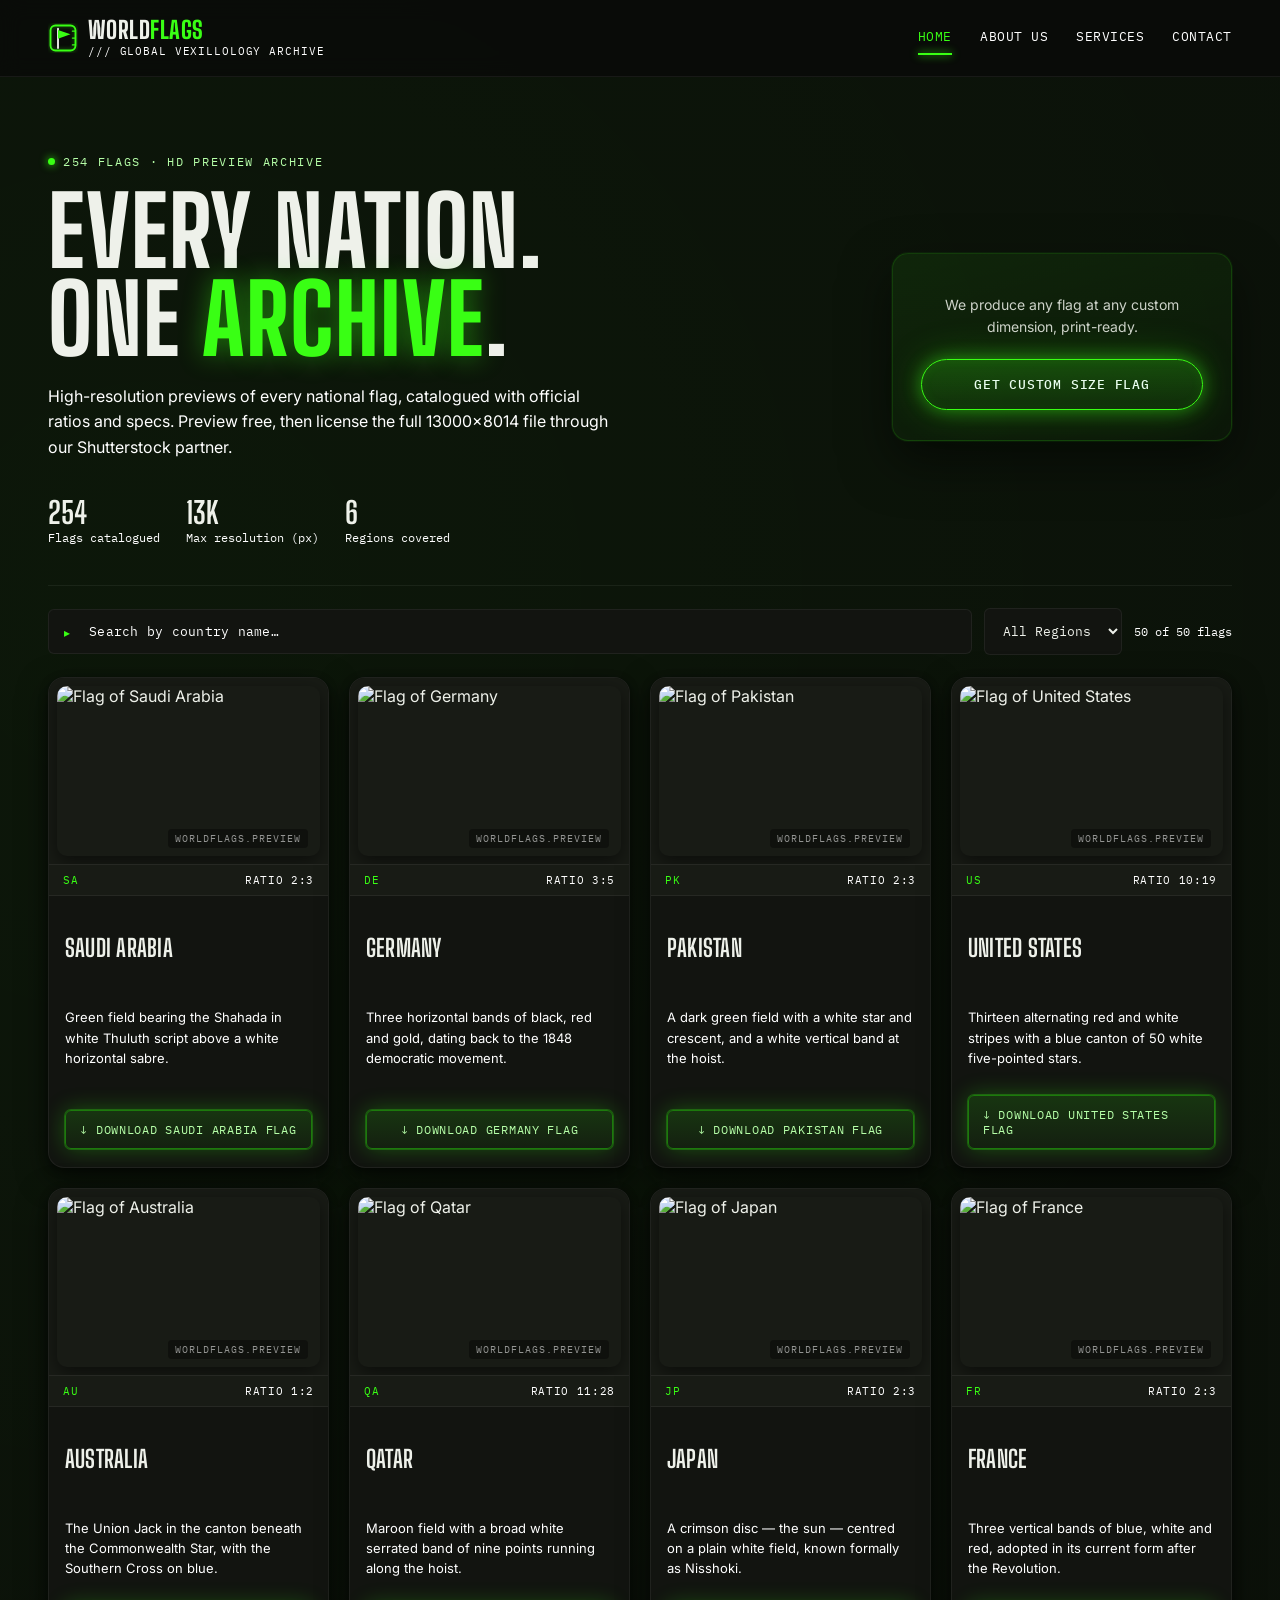
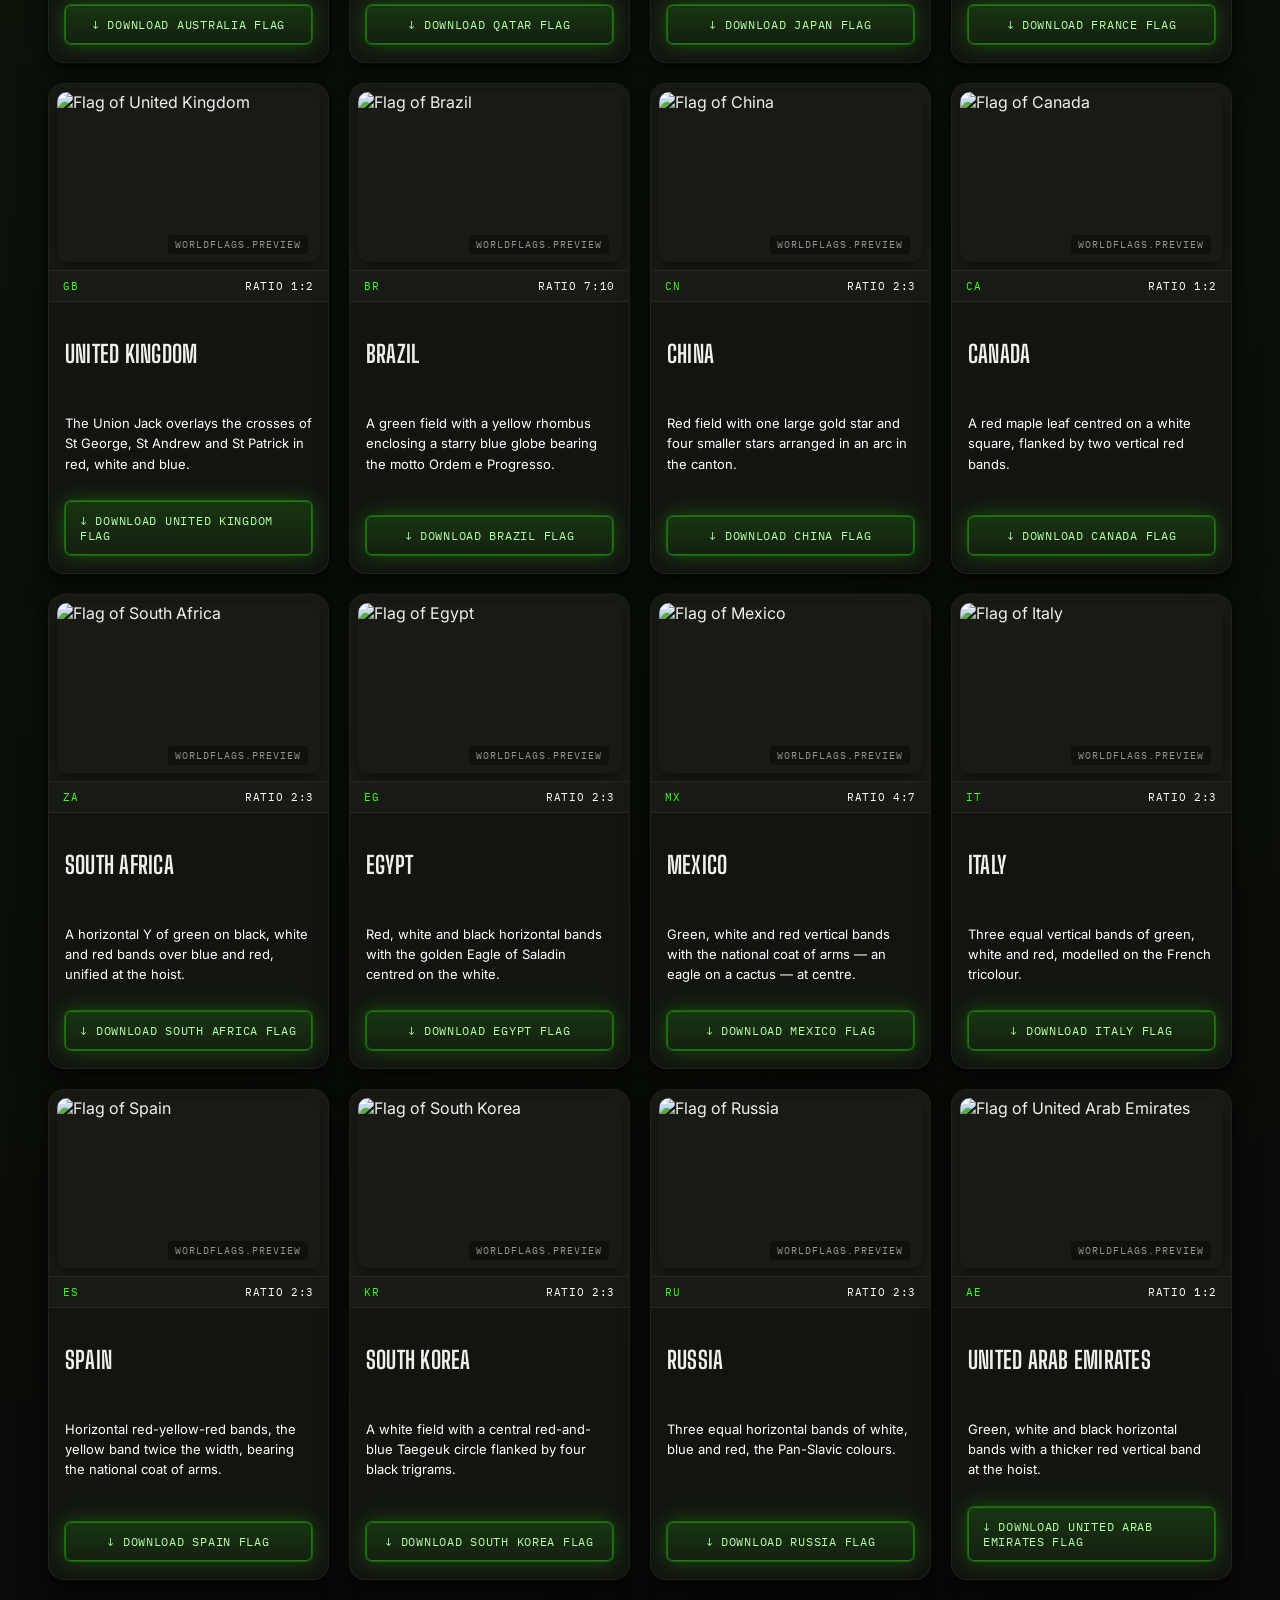
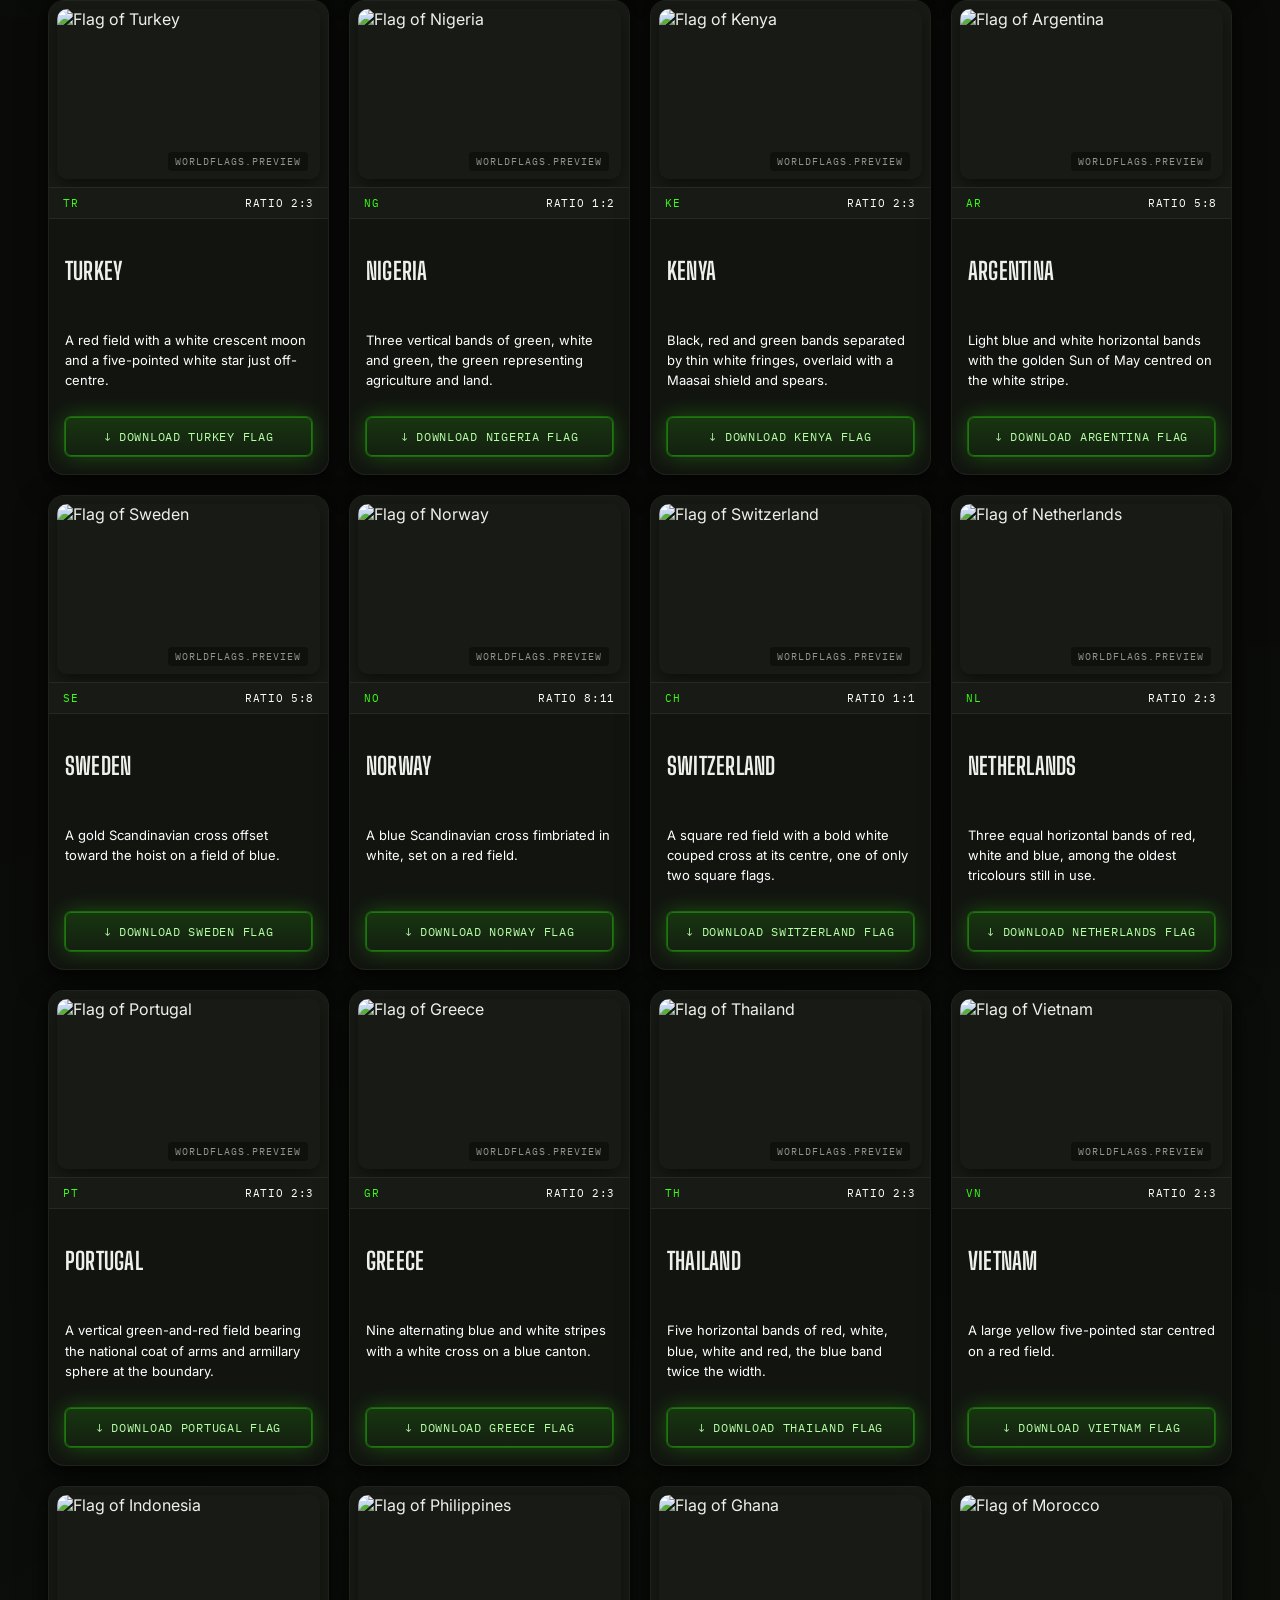
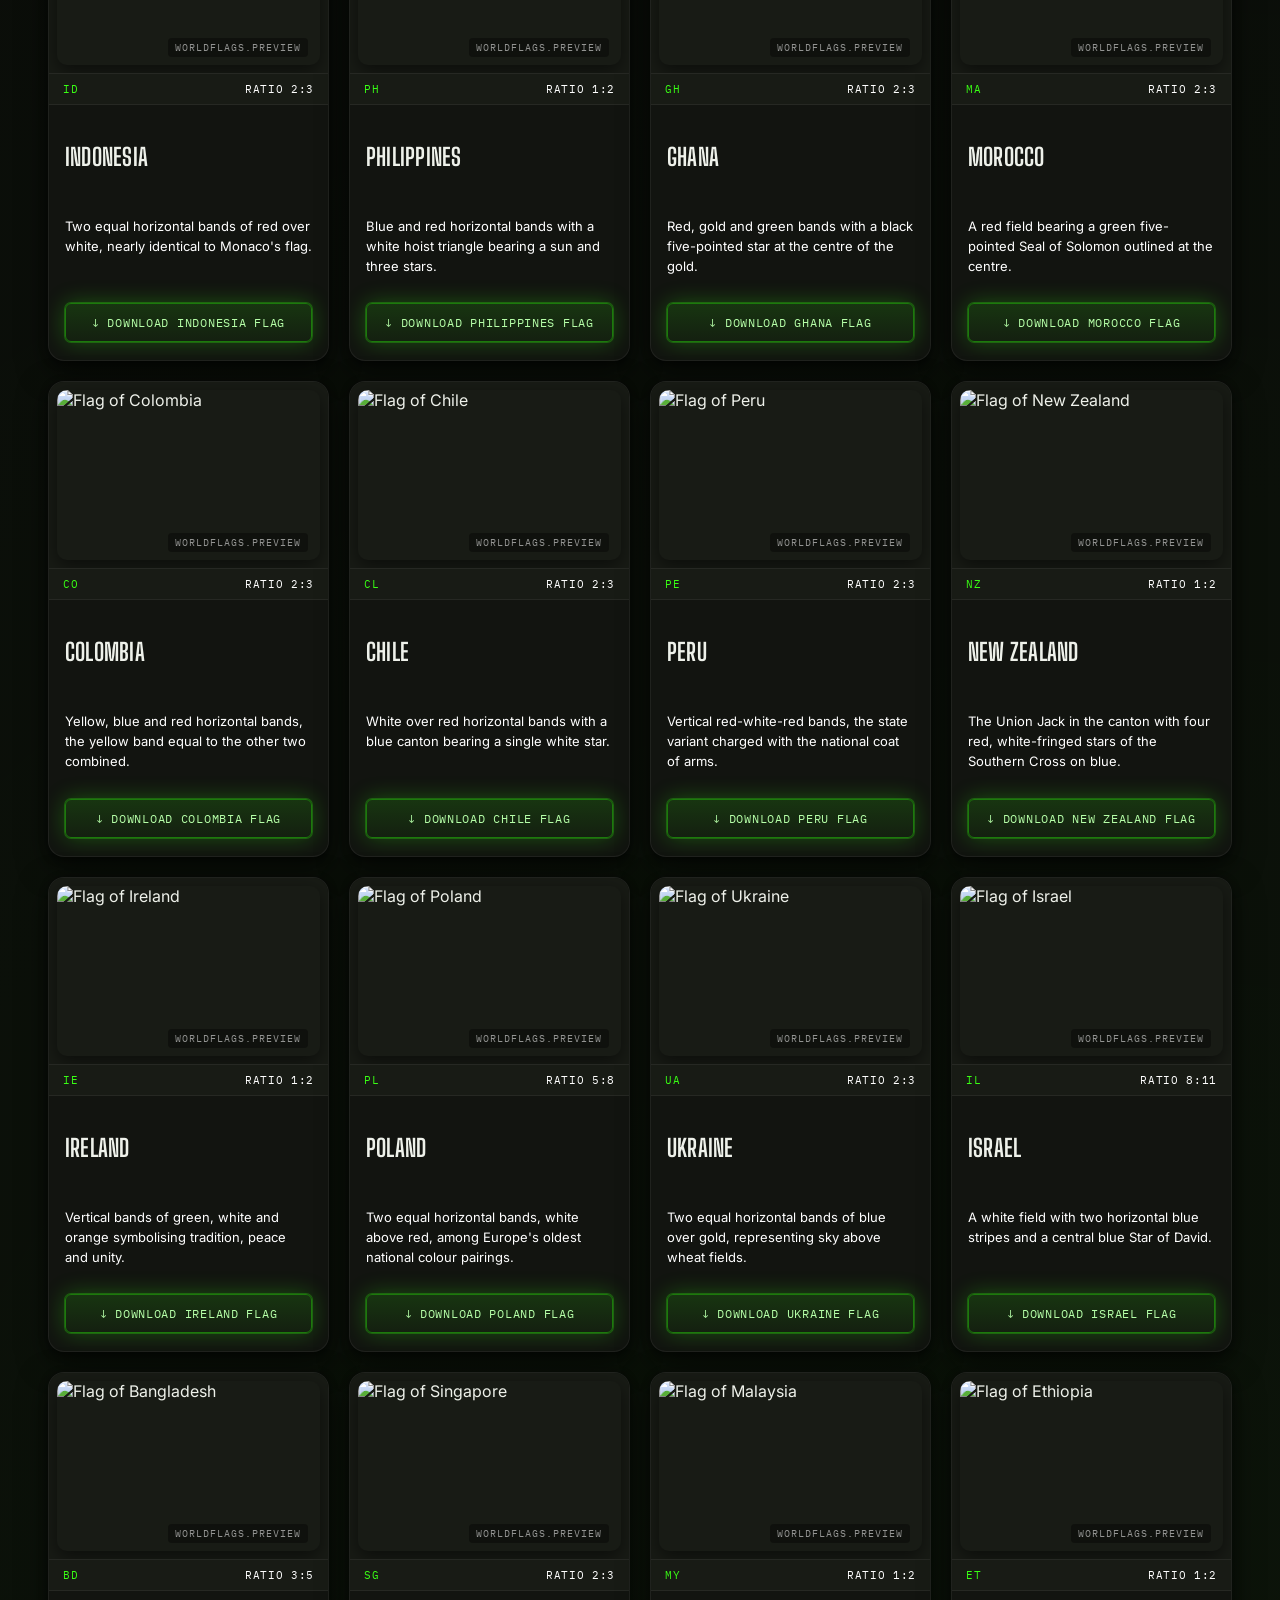
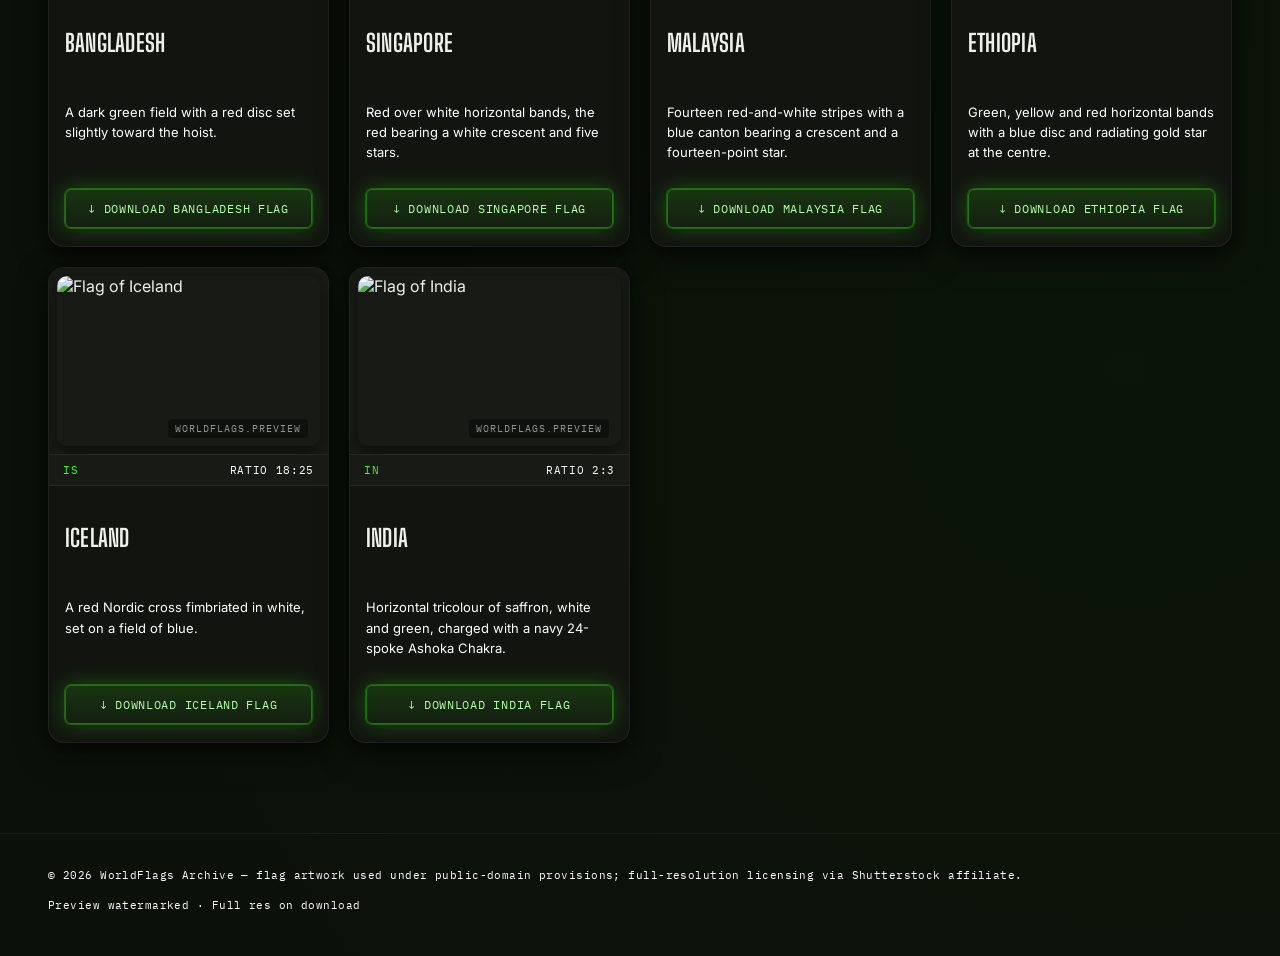
==== index.html @ 1f0d92b4 "Add files via upload" ====
<!DOCTYPE html>
<html lang="en">
<head>
<meta charset="UTF-8" />
<meta name="viewport" content="width=device-width, initial-scale=1.0" />
<title>World Flags — HD Flag Gallery &amp; Downloads</title>
<meta name="description" content="Browse every national flag in HD, with vexillological specs, and license the full-resolution artwork via Shutterstock." />
<link rel="preconnect" href="https://fonts.googleapis.com">
<link rel="preconnect" href="https://fonts.gstatic.com" crossorigin>
<link href="https://fonts.googleapis.com/css2?family=Big+Shoulders+Display:wght@700;800;900&family=Inter:wght@400;500;600&family=IBM+Plex+Mono:wght@400;500&display=swap" rel="stylesheet">
<link rel="stylesheet" href="style.css">
<link rel="icon" type="image/svg+xml" href="logo-icon.svg">
</head>
<body>

<header class="site-header">
  <div class="header-inner">
    <a class="brand" href="index.html">
      <svg class="brand-icon" viewBox="0 0 96 96" xmlns="http://www.w3.org/2000/svg" aria-hidden="true">
        <rect x="8" y="8" width="80" height="80" rx="16" fill="none" stroke="#39ff14" stroke-width="6"/>
        <line x1="78" y1="26" x2="86" y2="26" stroke="#39ff14" stroke-width="4" stroke-linecap="round"/>
        <line x1="78" y1="48" x2="86" y2="48" stroke="#39ff14" stroke-width="4" stroke-linecap="round"/>
        <line x1="78" y1="70" x2="86" y2="70" stroke="#39ff14" stroke-width="4" stroke-linecap="round"/>
        <line x1="32" y1="18" x2="32" y2="80" stroke="#eef1ea" stroke-width="6" stroke-linecap="round"/>
        <polygon points="32,22 72,36 32,50" fill="#39ff14"/>
      </svg>
      <span class="brand-text">
        <span class="brand-mark">WORLD<span>FLAGS</span></span>
        <span class="brand-code">/// GLOBAL VEXILLOLOGY ARCHIVE</span>
      </span>
    </a>
    <button class="nav-toggle" aria-label="Toggle menu" aria-expanded="false">
      <span></span><span></span><span></span>
    </button>
    <nav class="main-nav">
      <a href="index.html" class="active">Home</a>
      <a href="about.html">About Us</a>
      <a href="services.html">Services</a>
      <a href="contact.html">Contact</a>
    </nav>
  </div>
</header>

<main class="wrap">

  <section class="hero">
    <div class="hero-inner">
      <div class="hero-copy">
        <span class="hero-eyebrow">254 Flags · HD Preview Archive</span>
        <h1 class="hero-title">Every Nation.<br>One <em>Archive</em>.</h1>
        <p class="hero-sub">High-resolution previews of every national flag, catalogued with official ratios and specs. Preview free, then license the full 13000×8014 file through our Shutterstock partner.</p>
        <div class="hero-meta">
          <div class="hero-meta-item"><b>254</b>Flags catalogued</div>
          <div class="hero-meta-item"><b>13K</b>Max resolution (px)</div>
          <div class="hero-meta-item"><b>6</b>Regions covered</div>
        </div>
      </div>

      <div class="hero-cta-panel">
        <span class="hero-cta-label"></span>
        <p class="hero-cta-text">We produce any flag at any custom dimension, print-ready.</p>
        <a class="btn-hero-cta" href="https://www.upwork.com/services/product/design-creative-signage-design-danger-sings-hazard-sign-and-safety-signs-1769035708752965632?ref=project_share" target="_blank" rel="noopener sponsored">
          Get Custom Size Flag
        </a>
      </div>
    </div>
  </section>

  <div class="controls">
    <div class="search-box">
      <input type="text" id="search" placeholder="Search by country name…" autocomplete="off" />
    </div>
    <select id="region">
      <option value="all">All Regions</option>
      <option value="Africa">Africa</option>
      <option value="Americas">Americas</option>
      <option value="Asia">Asia</option>
      <option value="Europe">Europe</option>
      <option value="Oceania">Oceania</option>
    </select>
    <span class="result-count" id="resultCount"></span>
  </div>

  <section id="flagGrid" class="grid" aria-live="polite"></section>

</main>

<footer class="site-footer">
  <div class="wrap footer-inner">
    <span class="footer-note">© 2026 WorldFlags Archive — flag artwork used under public-domain provisions; full-resolution licensing via Shutterstock affiliate.</span>
    <span class="footer-note">Preview watermarked · Full res on download</span>
  </div>
</footer>

<script src="flags-data.js"></script>
<script src="site.js"></script>
</body>
</html>
---- style.css ----
/* ============================================================
   WORLD FLAGS — design tokens
   Palette: near-black ground, single neon-green accent (per brief),
   with a "vexillological spec plate" as the signature device.
   ============================================================ */

:root {
  --bg: #0a0b09;
  --surface: #121410;
  --surface-2: #181b15;
  --line: rgba(57, 255, 20, 0.14);
  --line-soft: rgba(255, 255, 255, 0.06);

  --accent: #39ff14;
  --accent-soft: #b6ffa8;
  --accent-dim: #1c7a0c;

  --text: #eef1ea;
  --text-muted: #ffffff;
  --text-faint: #ffffff;

  --radius-sm: 6px;
  --radius-md: 10px;
  --radius-lg: 16px;

  --font-display: "Big Shoulders Display", sans-serif;
  --font-body: "Inter", sans-serif;
  --font-mono: "IBM Plex Mono", monospace;

  --glow: 0 0 0 1px rgba(57,255,20,0.25), 0 0 22px rgba(57,255,20,0.28);
  --glow-strong: 0 0 0 1px rgba(57,255,20,0.5), 0 0 34px rgba(57,255,20,0.55);
  --shadow-card: 0 10px 30px rgba(0,0,0,0.55), 0 2px 8px rgba(0,0,0,0.4);
}

* { box-sizing: border-box; }

html { scroll-behavior: smooth; }

body {
  margin: 0;
  background: var(--bg);
  background-image:
    radial-gradient(circle at 12% 8%, rgba(57,255,20,0.05), transparent 40%),
    radial-gradient(circle at 88% 92%, rgba(57,255,20,0.04), transparent 45%);
  color: var(--text);
  font-family: var(--font-body);
  -webkit-font-smoothing: antialiased;
  min-height: 100vh;
}

a { color: inherit; text-decoration: none; }

img { max-width: 100%; display: block; }

::selection { background: var(--accent); color: #06180a; }

/* focus visibility, kept even though we use custom controls */
a:focus-visible, button:focus-visible, input:focus-visible {
  outline: 2px solid var(--accent);
  outline-offset: 3px;
  border-radius: 4px;
}

@media (prefers-reduced-motion: reduce) {
  * { animation-duration: 0.001ms !important; transition-duration: 0.001ms !important; }
}

/* ---------------- layout shell ---------------- */

.wrap {
  max-width: 1240px;
  margin: 0 auto;
  padding: 0 28px;
}

header.site-header {
  position: sticky;
  top: 0;
  z-index: 40;
  background: rgba(10,11,9,0.86);
  backdrop-filter: blur(10px);
  border-bottom: 1px solid var(--line-soft);
}

.header-inner {
  position: relative;
  display: flex;
  align-items: center;
  justify-content: space-between;
  padding: 18px 28px;
  max-width: 1240px;
  margin: 0 auto;
}

.brand {
  display: flex;
  align-items: center;
  gap: 10px;
}

.brand-icon { width: 30px; height: 30px; flex-shrink: 0; }
.brand-icon rect { filter: drop-shadow(0 0 6px rgba(57,255,20,0.5)); }

.brand-text {
  display: flex;
  flex-direction: column;
  gap: 2px;
}

.brand-mark {
  font-family: var(--font-display);
  font-weight: 800;
  font-size: 24px;
  letter-spacing: 0.02em;
  line-height: 1;
  text-transform: uppercase;
}
.brand-mark span { color: var(--accent); }

.brand-code {
  font-family: var(--font-mono);
  font-size: 11px;
  color: var(--text-faint);
  letter-spacing: 0.08em;
}

nav.main-nav {
  display: flex;
  gap: 28px;
  font-family: var(--font-mono);
  font-size: 13px;
  letter-spacing: 0.04em;
  text-transform: uppercase;
}

nav.main-nav a {
  color: var(--text-muted);
  position: relative;
  padding-bottom: 4px;
  transition: color 0.2s ease;
}
nav.main-nav a:hover { color: var(--text); }
nav.main-nav a.active { color: var(--accent); }
nav.main-nav a.active::after {
  content: "";
  position: absolute;
  left: 0; right: 0; bottom: -6px;
  height: 2px;
  background: var(--accent);
  box-shadow: 0 0 8px var(--accent);
}

.nav-toggle {
  display: none;
  flex-direction: column;
  justify-content: center;
  align-items: center;
  gap: 5px;
  width: 38px;
  height: 38px;
  background: var(--surface);
  border: 1px solid var(--line-soft);
  border-radius: var(--radius-sm);
  cursor: pointer;
  padding: 0;
  flex-shrink: 0;
}
.nav-toggle span {
  display: block;
  height: 2px;
  width: 18px;
  background: var(--text);
  transition: transform 0.25s ease, opacity 0.25s ease;
}
.nav-toggle.open span:nth-child(1) { transform: translateY(7px) rotate(45deg); }
.nav-toggle.open span:nth-child(2) { opacity: 0; }
.nav-toggle.open span:nth-child(3) { transform: translateY(-7px) rotate(-45deg); }

/* ---------------- hero ---------------- */

.hero {
  padding: 72px 0 40px;
  border-bottom: 1px solid var(--line-soft);
}

.hero-eyebrow {
  font-family: var(--font-mono);
  font-size: 12px;
  letter-spacing: 0.14em;
  text-transform: uppercase;
  color: var(--accent-soft);
  display: inline-flex;
  align-items: center;
  gap: 8px;
  margin-bottom: 18px;
}
.hero-eyebrow::before {
  content: "";
  width: 7px; height: 7px;
  border-radius: 50%;
  background: var(--accent);
  box-shadow: 0 0 8px var(--accent);
}

h1.hero-title {
  font-family: var(--font-display);
  font-weight: 800;
  text-transform: uppercase;
  font-size: clamp(42px, 8vw, 96px);
  line-height: 0.92;
  letter-spacing: 0.01em;
  margin: 0 0 20px;
}
h1.hero-title em {
  font-style: normal;
  color: var(--accent);
  text-shadow: 0 0 26px rgba(57,255,20,0.45);
}

.hero-sub {
  max-width: 560px;
  color: var(--text-muted);
  font-size: 16px;
  line-height: 1.6;
  margin-bottom: 8px;
}

.hero-inner {
  display: flex;
  align-items: center;
  justify-content: space-between;
  gap: 48px;
}

.hero-copy { flex: 1 1 auto; min-width: 0; }

.hero-cta-panel {
  flex: 0 0 340px;
  background: linear-gradient(165deg, rgba(57,255,20,0.08), rgba(57,255,20,0.02));
  border: 1px solid var(--line);
  border-radius: var(--radius-lg);
  padding: 30px 28px;
  text-align: center;
  box-shadow: 0 0 0 1px rgba(57,255,20,0.06), 0 20px 50px rgba(0,0,0,0.5);
}

.hero-cta-label {
  display: block;
  font-family: var(--font-mono);
  font-size: 12px;
  letter-spacing: 0.1em;
  text-transform: uppercase;
  color: var(--accent-soft);
  margin-bottom: 10px;
}

.hero-cta-text {
  color: var(--text);
  opacity: 0.85;
  font-size: 14px;
  line-height: 1.55;
  margin: 0 0 22px;
}

.btn-hero-cta {
  display: inline-flex;
  align-items: center;
  justify-content: center;
  width: 100%;
  padding: 16px 22px;
  border-radius: 999px;
  border: 1px solid var(--accent);
  background: linear-gradient(180deg, rgba(57,255,20,0.22), rgba(57,255,20,0.08));
  color: #eafff0;
  font-family: var(--font-mono);
  font-size: 13px;
  font-weight: 500;
  letter-spacing: 0.06em;
  text-transform: uppercase;
  box-shadow: 0 0 18px rgba(57,255,20,0.45), 0 0 42px rgba(57,255,20,0.22), inset 0 0 12px rgba(57,255,20,0.08);
  transition: box-shadow 0.25s ease, transform 0.15s ease, background 0.25s ease;
  animation: cta-pulse 2.6s ease-in-out infinite;
}
.btn-hero-cta:hover {
  transform: translateY(-2px);
  box-shadow: 0 0 26px rgba(57,255,20,0.65), 0 0 60px rgba(57,255,20,0.35), inset 0 0 14px rgba(57,255,20,0.12);
  background: linear-gradient(180deg, rgba(57,255,20,0.3), rgba(57,255,20,0.12));
}

@keyframes cta-pulse {
  0%, 100% { box-shadow: 0 0 18px rgba(57,255,20,0.45), 0 0 42px rgba(57,255,20,0.22), inset 0 0 12px rgba(57,255,20,0.08); }
  50% { box-shadow: 0 0 26px rgba(57,255,20,0.65), 0 0 58px rgba(57,255,20,0.32), inset 0 0 14px rgba(57,255,20,0.12); }
}

.hero-meta {
  display: flex;
  gap: 26px;
  margin-top: 34px;
  flex-wrap: wrap;
}
.hero-meta-item {
  font-family: var(--font-mono);
  font-size: 12px;
  color: var(--text-faint);
}
.hero-meta-item b {
  display: block;
  font-family: var(--font-display);
  font-size: 30px;
  color: var(--text);
  font-weight: 700;
}

/* ---------------- controls ---------------- */

.controls {
  display: flex;
  gap: 12px;
  align-items: center;
  padding: 22px 0;
  flex-wrap: wrap;
}

.search-box {
  flex: 1 1 280px;
  position: relative;
}
.search-box input {
  width: 100%;
  background: var(--surface);
  border: 1px solid var(--line-soft);
  border-radius: var(--radius-sm);
  padding: 13px 16px 13px 40px;
  color: var(--text);
  font-family: var(--font-mono);
  font-size: 13px;
  letter-spacing: 0.02em;
  transition: border-color 0.2s ease, box-shadow 0.2s ease;
}
.search-box input::placeholder { color: var(--text-faint); }
.search-box input:focus {
  border-color: var(--accent-dim);
  box-shadow: var(--glow);
  outline: none;
}
.search-box::before {
  content: "▸";
  position: absolute;
  left: 16px; top: 50%;
  transform: translateY(-50%);
  color: var(--accent);
  font-size: 12px;
}

select#region {
  background: var(--surface);
  border: 1px solid var(--line-soft);
  border-radius: var(--radius-sm);
  color: var(--text);
  font-family: var(--font-mono);
  font-size: 13px;
  padding: 13px 14px;
  cursor: pointer;
}

.result-count {
  font-family: var(--font-mono);
  font-size: 12px;
  color: var(--text-faint);
  white-space: nowrap;
}

/* ---------------- grid + cards ---------------- */

.grid {
  display: grid;
  grid-template-columns: repeat(auto-fill, minmax(260px, 1fr));
  gap: 20px;
  padding-bottom: 90px;
}

.card {
  background: var(--surface);
  border: 1px solid var(--line-soft);
  border-radius: var(--radius-lg);
  overflow: hidden;
  box-shadow: var(--shadow-card);
  transition: transform 0.25s ease, border-color 0.25s ease, box-shadow 0.25s ease;
  display: flex;
  flex-direction: column;
}

.card:hover {
  transform: translateY(-4px);
  border-color: var(--accent-dim);
  box-shadow: var(--shadow-card), 0 0 0 1px rgba(57,255,20,0.18);
}

.card-flag {
  position: relative;
  display: block;
  aspect-ratio: 3 / 2;
  background: var(--surface-2);
  overflow: hidden;
  cursor: pointer;
}
.card-flag img {
  width: 100%;
  height: 100%;
  object-fit: cover;
  border-radius: var(--radius-md);
  margin: 8px;
  width: calc(100% - 16px);
  height: calc(100% - 16px);
  box-shadow: 0 6px 18px rgba(0,0,0,0.5);
  transition: transform 0.4s ease;
}
.card:hover .card-flag img { transform: scale(1.035); }

.watermark {
  position: absolute;
  inset: 8px;
  display: flex;
  align-items: flex-end;
  justify-content: flex-end;
  padding: 8px 12px;
  pointer-events: none;
  border-radius: var(--radius-md);
}
.watermark span {
  font-family: var(--font-mono);
  font-size: 10px;
  letter-spacing: 0.1em;
  color: rgba(255,255,255,0.55);
  background: rgba(0,0,0,0.35);
  padding: 3px 7px;
  border-radius: 4px;
  backdrop-filter: blur(2px);
}

/* spec plate: signature element — technical placard under each flag */
.spec-plate {
  display: flex;
  align-items: center;
  justify-content: space-between;
  padding: 8px 14px;
  background: var(--surface-2);
  border-top: 1px solid var(--line-soft);
  border-bottom: 1px solid var(--line-soft);
  font-family: var(--font-mono);
  font-size: 11px;
  letter-spacing: 0.06em;
  color: var(--accent-soft);
}
.spec-plate .spec-code { color: var(--accent); }
.spec-plate .spec-ratio { color: var(--text-faint); }

.card-body {
  padding: 16px 16px 18px;
  display: flex;
  flex-direction: column;
  gap: 10px;
  flex: 1;
}

.card-title {
  font-family: var(--font-display);
  font-weight: 700;
  text-transform: uppercase;
  font-size: 24px;
  letter-spacing: 0.01em;
  line-height: 1;
}

.card-desc {
  font-size: 13px;
  line-height: 1.55;
  color: var(--text-muted);
  flex: 1;
}

.btn-download {
  margin-top: 4px;
  display: inline-flex;
  align-items: center;
  justify-content: center;
  gap: 8px;
  border: 1px solid var(--accent-dim);
  background: linear-gradient(180deg, rgba(57,255,20,0.14), rgba(57,255,20,0.05));
  color: var(--accent-soft);
  font-family: var(--font-mono);
  font-size: 12px;
  letter-spacing: 0.06em;
  text-transform: uppercase;
  padding: 11px 14px;
  border-radius: var(--radius-sm);
  cursor: pointer;
  box-shadow: var(--glow);
  transition: box-shadow 0.2s ease, transform 0.15s ease, background 0.2s ease;
}
.btn-download:hover {
  box-shadow: var(--glow-strong);
  transform: translateY(-1px);
  background: linear-gradient(180deg, rgba(57,255,20,0.22), rgba(57,255,20,0.08));
}
.btn-download:active { transform: translateY(0); }

.no-results {
  grid-column: 1 / -1;
  text-align: center;
  padding: 60px 20px;
  color: var(--text-faint);
  font-family: var(--font-mono);
  font-size: 13px;
}

/* ---------------- generic page sections (about/services/contact) ---------------- */

.page-hero {
  padding: 60px 0 30px;
  border-bottom: 1px solid var(--line-soft);
}

.page-title {
  font-family: var(--font-display);
  text-transform: uppercase;
  font-weight: 800;
  font-size: clamp(36px, 6vw, 64px);
  line-height: 0.95;
  margin: 0 0 14px;
}
.page-title em {
  font-style: normal;
  color: var(--accent);
  text-shadow: 0 0 26px rgba(57,255,20,0.4);
}

.page-sub {
  max-width: 620px;
  color: var(--text-muted);
  line-height: 1.6;
  font-size: 15px;
}

.section { padding: 52px 0; border-bottom: 1px solid var(--line-soft); }
.section:last-of-type { border-bottom: none; }

.section-label {
  font-family: var(--font-mono);
  font-size: 12px;
  letter-spacing: 0.12em;
  text-transform: uppercase;
  color: var(--accent);
  margin-bottom: 14px;
  display: block;
}

.section-heading {
  font-family: var(--font-display);
  font-weight: 700;
  text-transform: uppercase;
  font-size: clamp(26px, 4vw, 40px);
  margin: 0 0 18px;
  line-height: 1.02;
}

.prose { color: var(--text-muted); line-height: 1.7; font-size: 15px; max-width: 680px; }
.prose strong { color: var(--text); }

.cols-2 { display: grid; grid-template-columns: 1fr 1fr; gap: 40px; }
.cols-3 { display: grid; grid-template-columns: repeat(3, 1fr); gap: 22px; }

.plate {
  background: var(--surface);
  border: 1px solid var(--line-soft);
  border-radius: var(--radius-md);
  padding: 24px;
}
.plate .plate-code {
  font-family: var(--font-mono);
  font-size: 11px;
  color: var(--text-faint);
  letter-spacing: 0.1em;
  margin-bottom: 12px;
  display: block;
}
.plate h3 {
  font-family: var(--font-display);
  text-transform: uppercase;
  font-size: 22px;
  margin: 0 0 10px;
  font-weight: 700;
}
.plate p { color: var(--text-muted); font-size: 14px; line-height: 1.6; margin: 0; }

.stat-row { display: flex; gap: 46px; flex-wrap: wrap; margin-top: 10px; }
.stat { font-family: var(--font-mono); }
.stat b {
  display: block;
  font-family: var(--font-display);
  font-size: 38px;
  color: var(--accent);
  font-weight: 700;
  text-shadow: 0 0 18px rgba(57,255,20,0.35);
}
.stat span { color: var(--text-faint); font-size: 11px; letter-spacing: 0.08em; text-transform: uppercase; }

/* ---------------- forms (contact) ---------------- */

.form-grid { display: grid; gap: 16px; max-width: 560px; }
.field label {
  display: block;
  font-family: var(--font-mono);
  font-size: 11px;
  letter-spacing: 0.08em;
  text-transform: uppercase;
  color: var(--text-faint);
  margin-bottom: 8px;
}
.field input, .field textarea {
  width: 100%;
  background: var(--surface);
  border: 1px solid var(--line-soft);
  border-radius: var(--radius-sm);
  padding: 12px 14px;
  color: var(--text);
  font-family: var(--font-body);
  font-size: 14px;
  resize: vertical;
}
.field input:focus, .field textarea:focus {
  border-color: var(--accent-dim);
  box-shadow: var(--glow);
  outline: none;
}

.btn-submit {
  justify-self: start;
  border: 1px solid var(--accent-dim);
  background: linear-gradient(180deg, rgba(57,255,20,0.16), rgba(57,255,20,0.05));
  color: var(--accent-soft);
  font-family: var(--font-mono);
  font-size: 13px;
  letter-spacing: 0.06em;
  text-transform: uppercase;
  padding: 13px 26px;
  border-radius: var(--radius-sm);
  cursor: pointer;
  box-shadow: var(--glow);
  transition: box-shadow 0.2s ease, transform 0.15s ease;
}
.btn-submit:hover { box-shadow: var(--glow-strong); transform: translateY(-1px); }

.contact-info { display: flex; flex-direction: column; gap: 18px; }
.contact-info-item {
  font-family: var(--font-mono);
  font-size: 13px;
  color: var(--text-muted);
}
.contact-info-item b { display: block; color: var(--accent-soft); font-size: 11px; letter-spacing: 0.1em; text-transform: uppercase; margin-bottom: 4px; }
.contact-info-item a { color: var(--text); transition: color 0.2s ease; }
.contact-info-item a:hover { color: var(--accent); }

.social-row {
  display: flex;
  gap: 10px;
  margin-top: 12px;
}
.social-icon {
  width: 38px;
  height: 38px;
  display: flex;
  align-items: center;
  justify-content: center;
  border: 1px solid var(--line-soft);
  border-radius: 50%;
  color: var(--text-muted);
  transition: color 0.2s ease, border-color 0.2s ease, box-shadow 0.2s ease, transform 0.15s ease;
}
.social-icon svg { width: 18px; height: 18px; }
.social-icon:hover {
  color: var(--accent);
  border-color: var(--accent-dim);
  box-shadow: var(--glow);
  transform: translateY(-2px);
}

/* ---------------- footer ---------------- */

footer.site-footer {
  border-top: 1px solid var(--line-soft);
  padding: 34px 0 44px;
}
.footer-inner {
  display: flex;
  justify-content: space-between;
  align-items: center;
  flex-wrap: wrap;
  gap: 16px;
}
.footer-note {
  font-family: var(--font-mono);
  font-size: 11px;
  color: var(--text-faint);
  letter-spacing: 0.04em;
}

/* ================= responsive ================= */

/* Tablet (≤1024px): tighten hero scale, 2-up feature columns */
@media (max-width: 1024px) {
  .cols-3 { grid-template-columns: repeat(2, 1fr); }
  .hero { padding: 56px 0 32px; }
  .grid { grid-template-columns: repeat(auto-fill, minmax(220px, 1fr)); }
  .hero-inner { flex-direction: column; align-items: stretch; gap: 32px; }
  .hero-cta-panel { flex: none; width: 100%; max-width: 420px; }
}

/* Nav collapses to a hamburger from here down */
@media (max-width: 780px) {
  .header-inner { padding: 14px 20px; }
  .brand-code { display: none; }
  .brand-mark { font-size: 21px; }
  .brand-icon { width: 26px; height: 26px; }

  .nav-toggle { display: flex; }

  nav.main-nav {
    position: absolute;
    top: 100%;
    left: 0;
    right: 0;
    flex-direction: column;
    gap: 0;
    background: #0a0b09;
    backdrop-filter: blur(10px);
    border-bottom: 1px solid var(--line-soft);
    max-height: 0;
    overflow: hidden;
    transition: max-height 0.3s ease;
  }
  nav.main-nav.open { max-height: 320px; }
  nav.main-nav a {
    padding: 16px 20px;
    border-bottom: 1px solid var(--line-soft);
  }
  nav.main-nav a.active::after { display: none; }
  nav.main-nav a.active { background: rgba(57,255,20,0.06); }
}

/* Phones */
@media (max-width: 640px) {
  .wrap { padding: 0 18px; }
  .hero { padding: 40px 0 26px; }
  .hero-meta { gap: 20px; margin-top: 26px; }
  .hero-meta-item b { font-size: 26px; }

  .controls { padding: 18px 0; }
  .result-count { width: 100%; order: 3; }

  .grid { grid-template-columns: 1fr; gap: 16px; padding-bottom: 60px; }

  .page-hero { padding: 44px 0 24px; }
  .section { padding: 38px 0; }

  .cols-2 { grid-template-columns: 1fr; gap: 28px; }
  .cols-3 { grid-template-columns: 1fr; }
  .stat-row { gap: 24px; }

  .form-grid { max-width: 100%; }
  .btn-submit { width: 100%; }

  .social-row { flex-wrap: wrap; }

  .footer-inner { flex-direction: column; align-items: flex-start; text-align: left; }
}

/* Small phones */
@media (max-width: 380px) {
  .brand-mark { font-size: 18px; }
  h1.hero-title { font-size: clamp(34px, 11vw, 52px); }
}
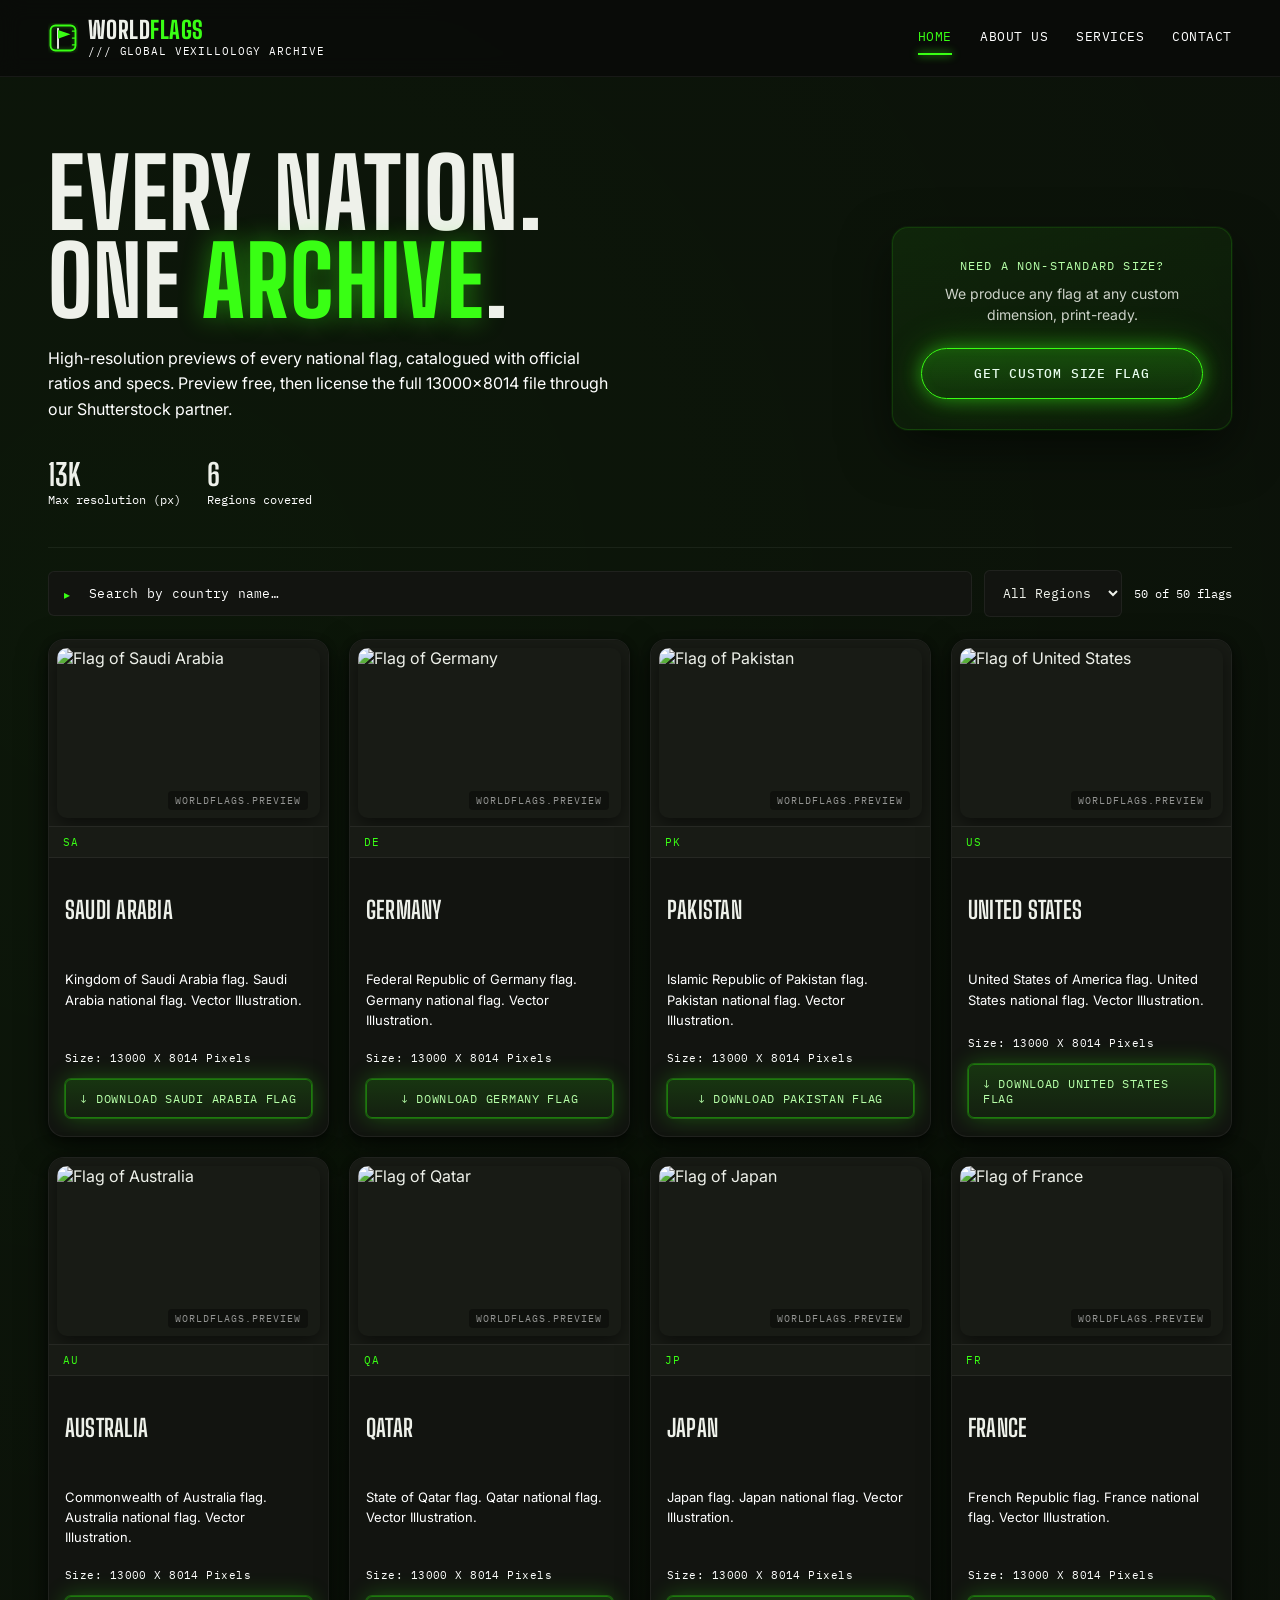
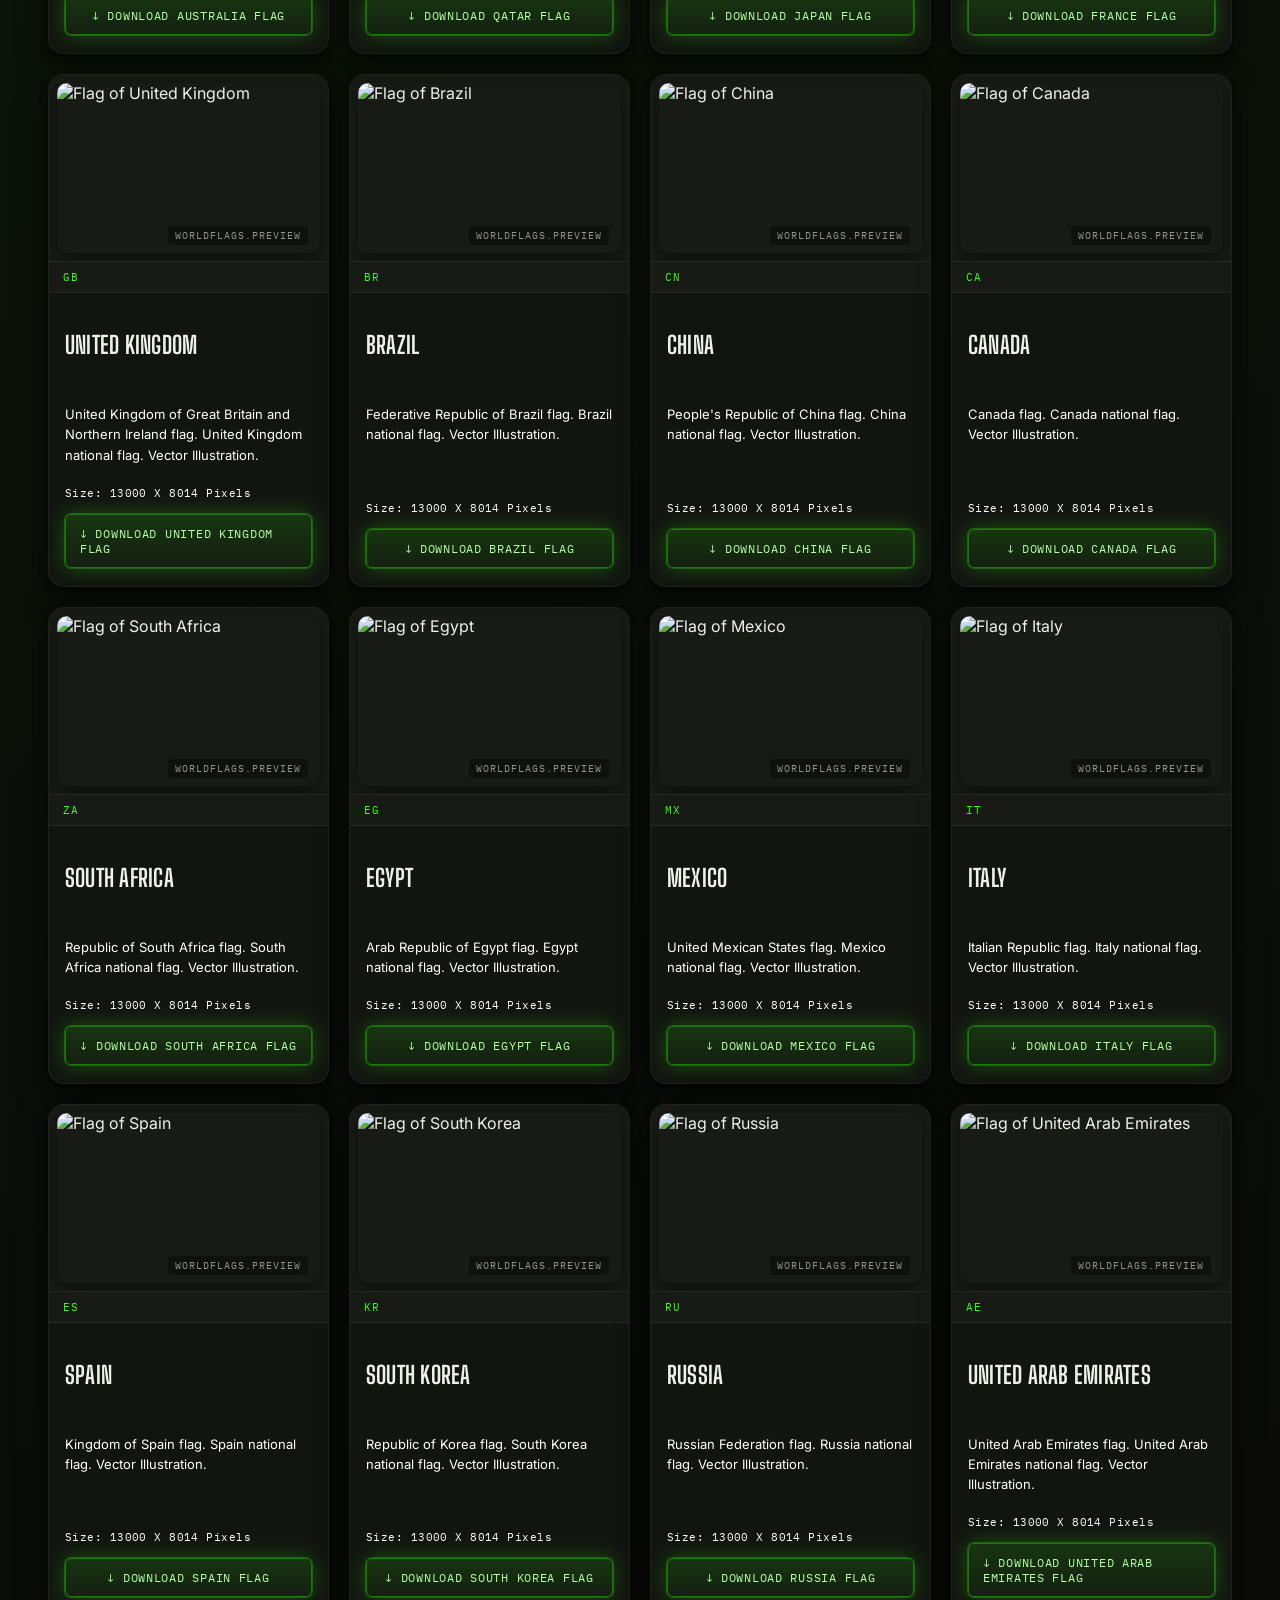
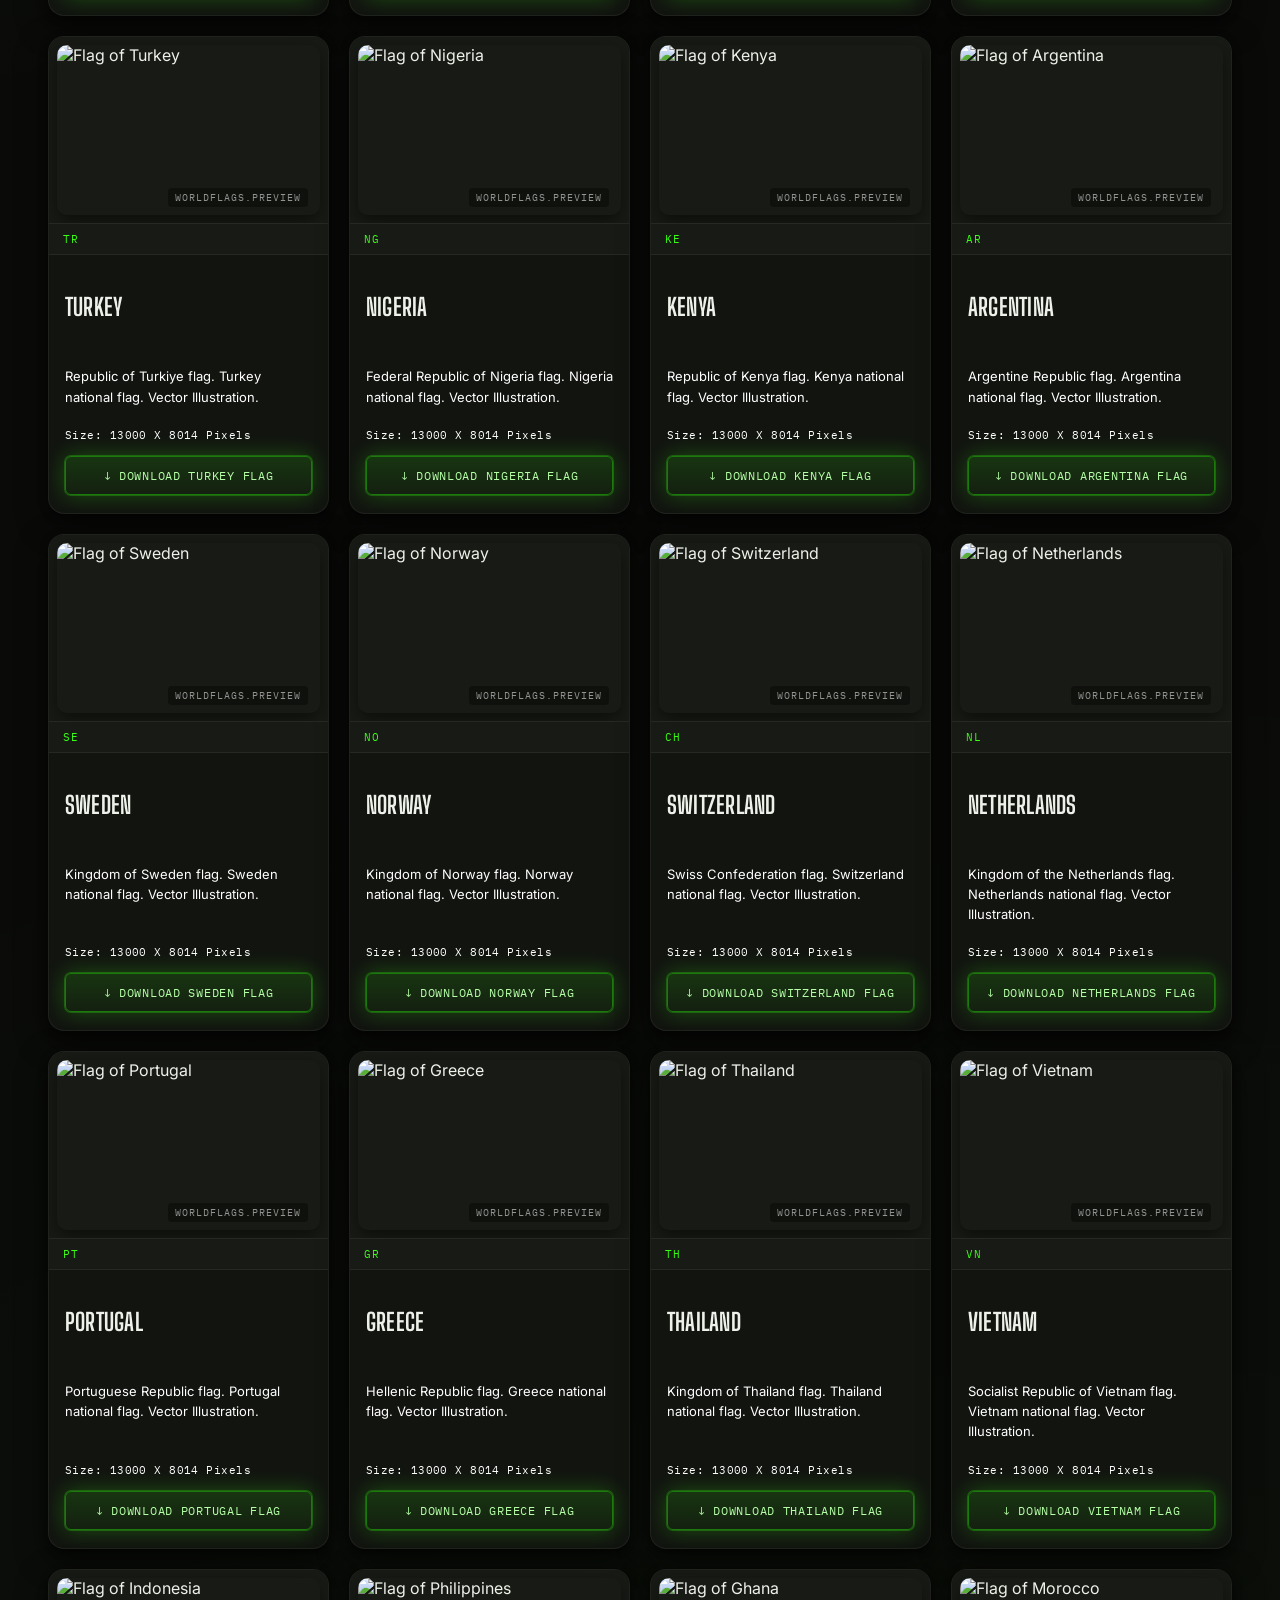
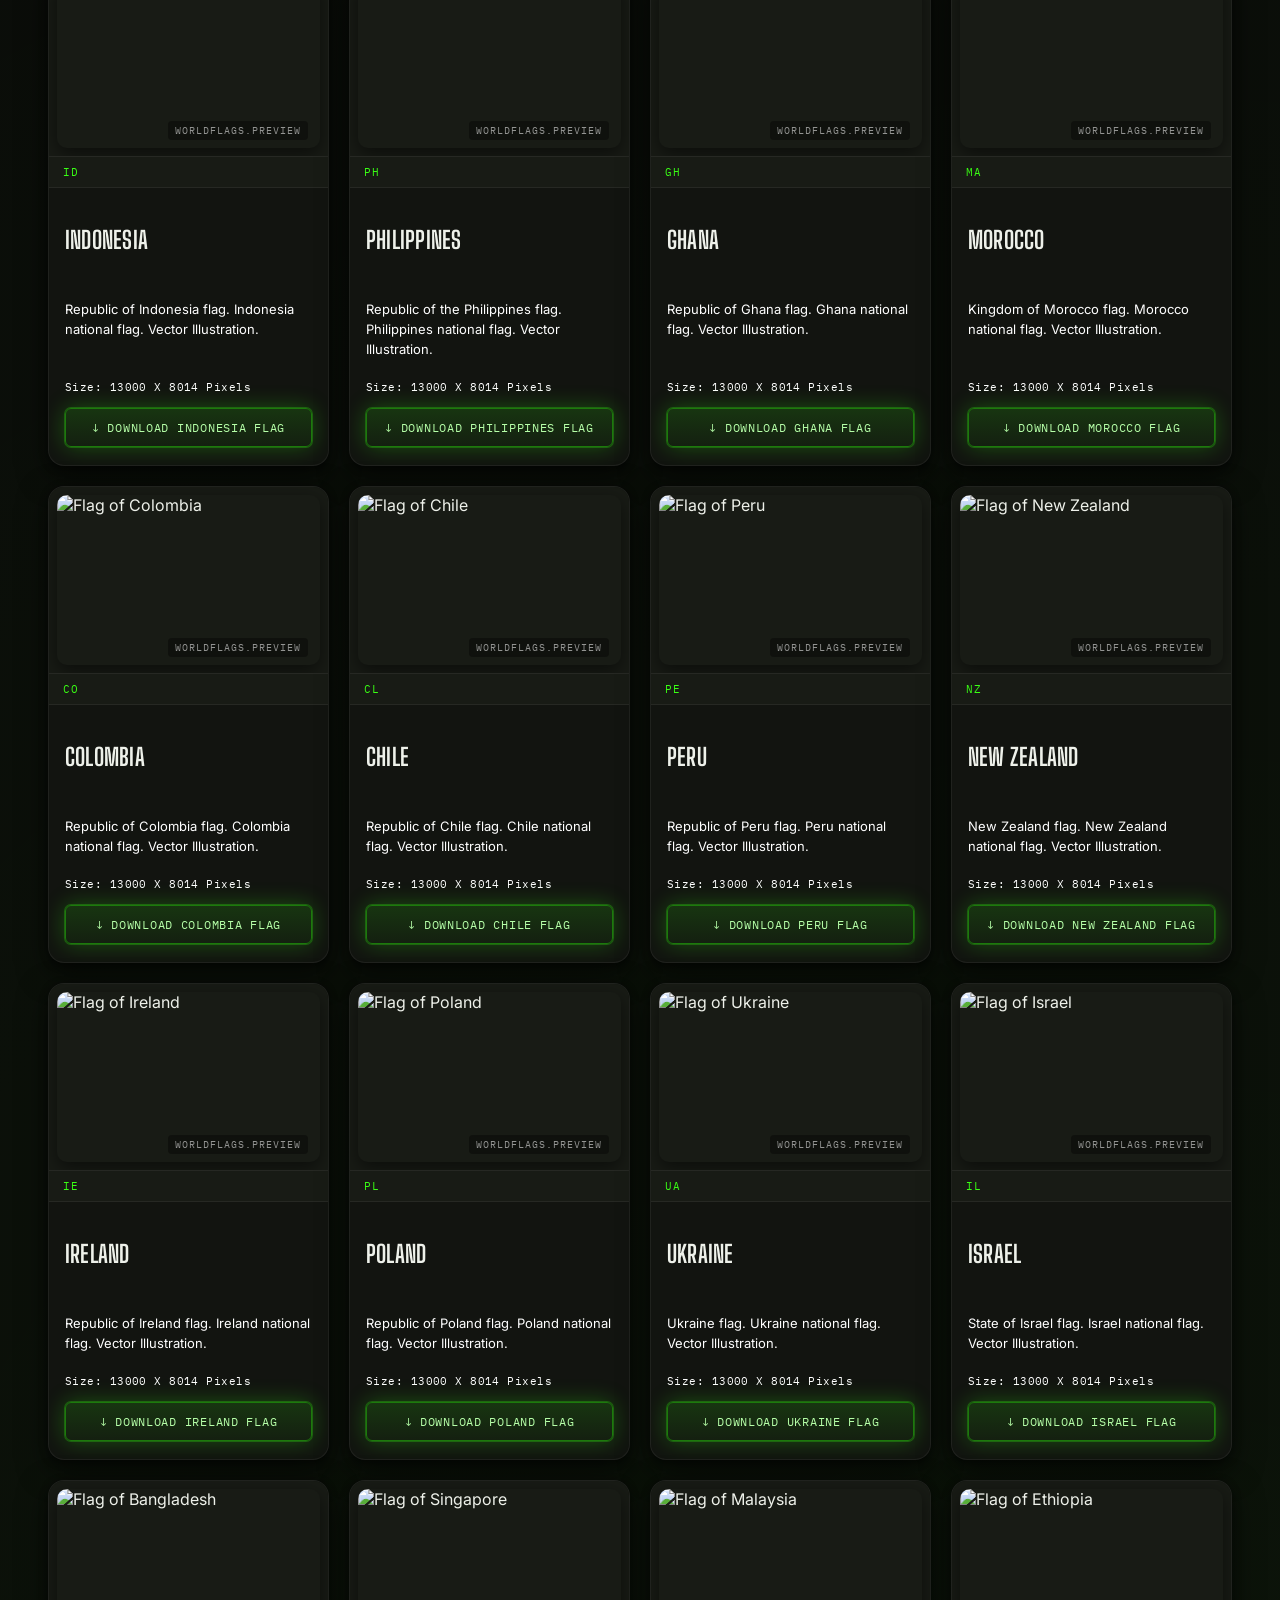
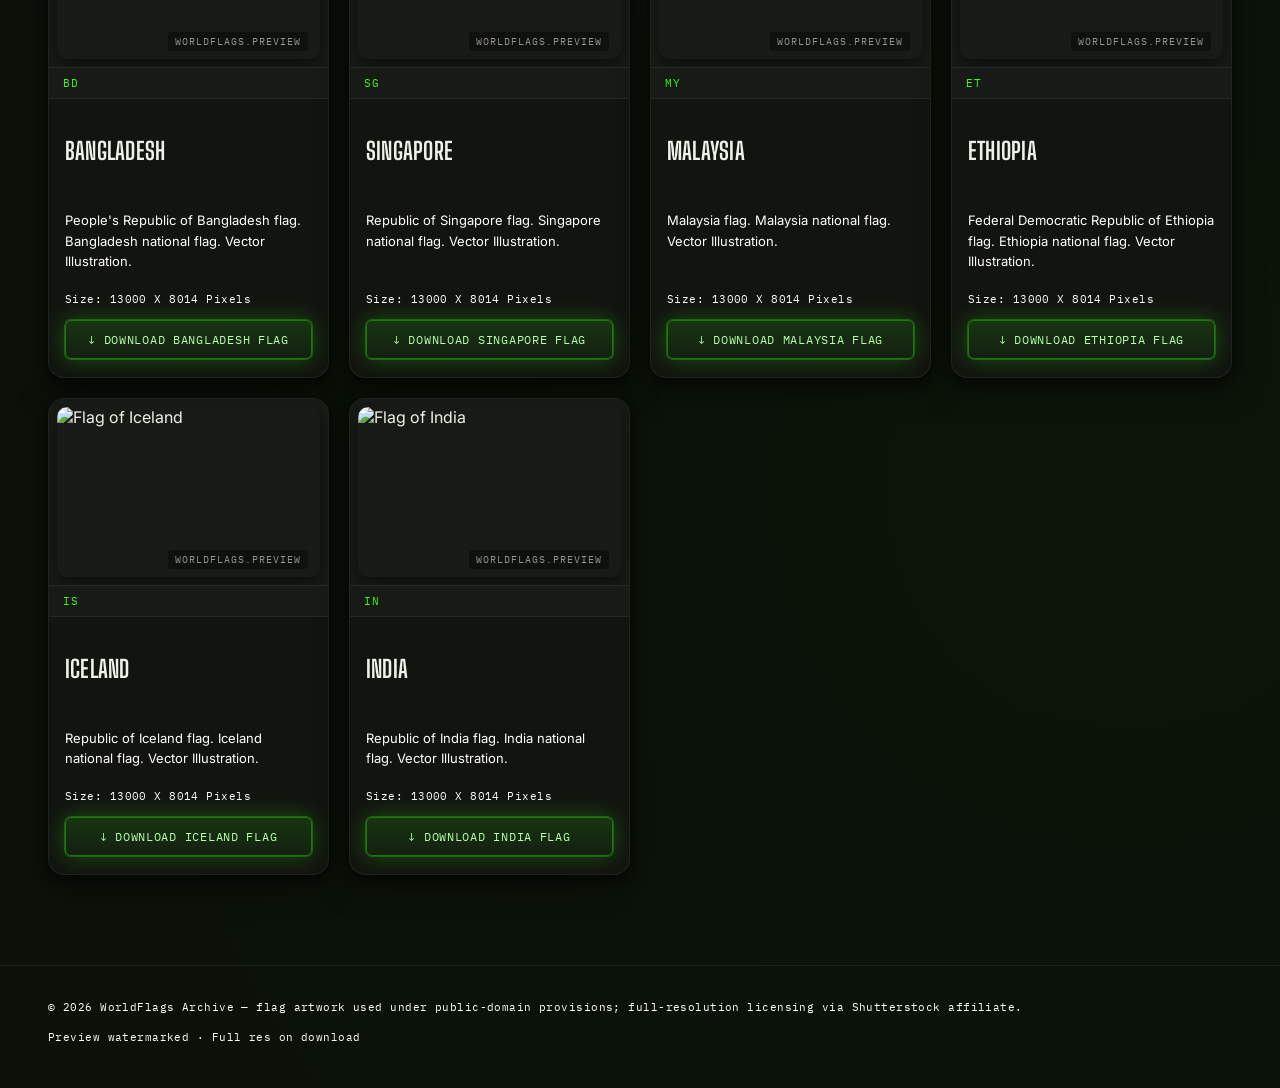
==== commit 73cf2f19: "Add files via upload" ====
--- a/index.html
+++ b/index.html
@@ -46,18 +46,16 @@
   <section class="hero">
     <div class="hero-inner">
       <div class="hero-copy">
-        <span class="hero-eyebrow">254 Flags · HD Preview Archive</span>
         <h1 class="hero-title">Every Nation.<br>One <em>Archive</em>.</h1>
         <p class="hero-sub">High-resolution previews of every national flag, catalogued with official ratios and specs. Preview free, then license the full 13000×8014 file through our Shutterstock partner.</p>
         <div class="hero-meta">
-          <div class="hero-meta-item"><b>254</b>Flags catalogued</div>
           <div class="hero-meta-item"><b>13K</b>Max resolution (px)</div>
           <div class="hero-meta-item"><b>6</b>Regions covered</div>
         </div>
       </div>
 
       <div class="hero-cta-panel">
-        <span class="hero-cta-label"></span>
+        <span class="hero-cta-label">Need a non-standard size?</span>
         <p class="hero-cta-text">We produce any flag at any custom dimension, print-ready.</p>
         <a class="btn-hero-cta" href="https://www.upwork.com/services/product/design-creative-signage-design-danger-sings-hazard-sign-and-safety-signs-1769035708752965632?ref=project_share" target="_blank" rel="noopener sponsored">
           Get Custom Size Flag
--- a/style.css
+++ b/style.css
@@ -477,6 +477,14 @@
   line-height: 1.55;
   color: var(--text-muted);
   flex: 1;
+}
+
+.card-size {
+  font-family: var(--font-mono);
+  font-size: 11px;
+  letter-spacing: 0.04em;
+  color: #ffffff;
+  margin: -2px 0 0;
 }
 
 .btn-download {
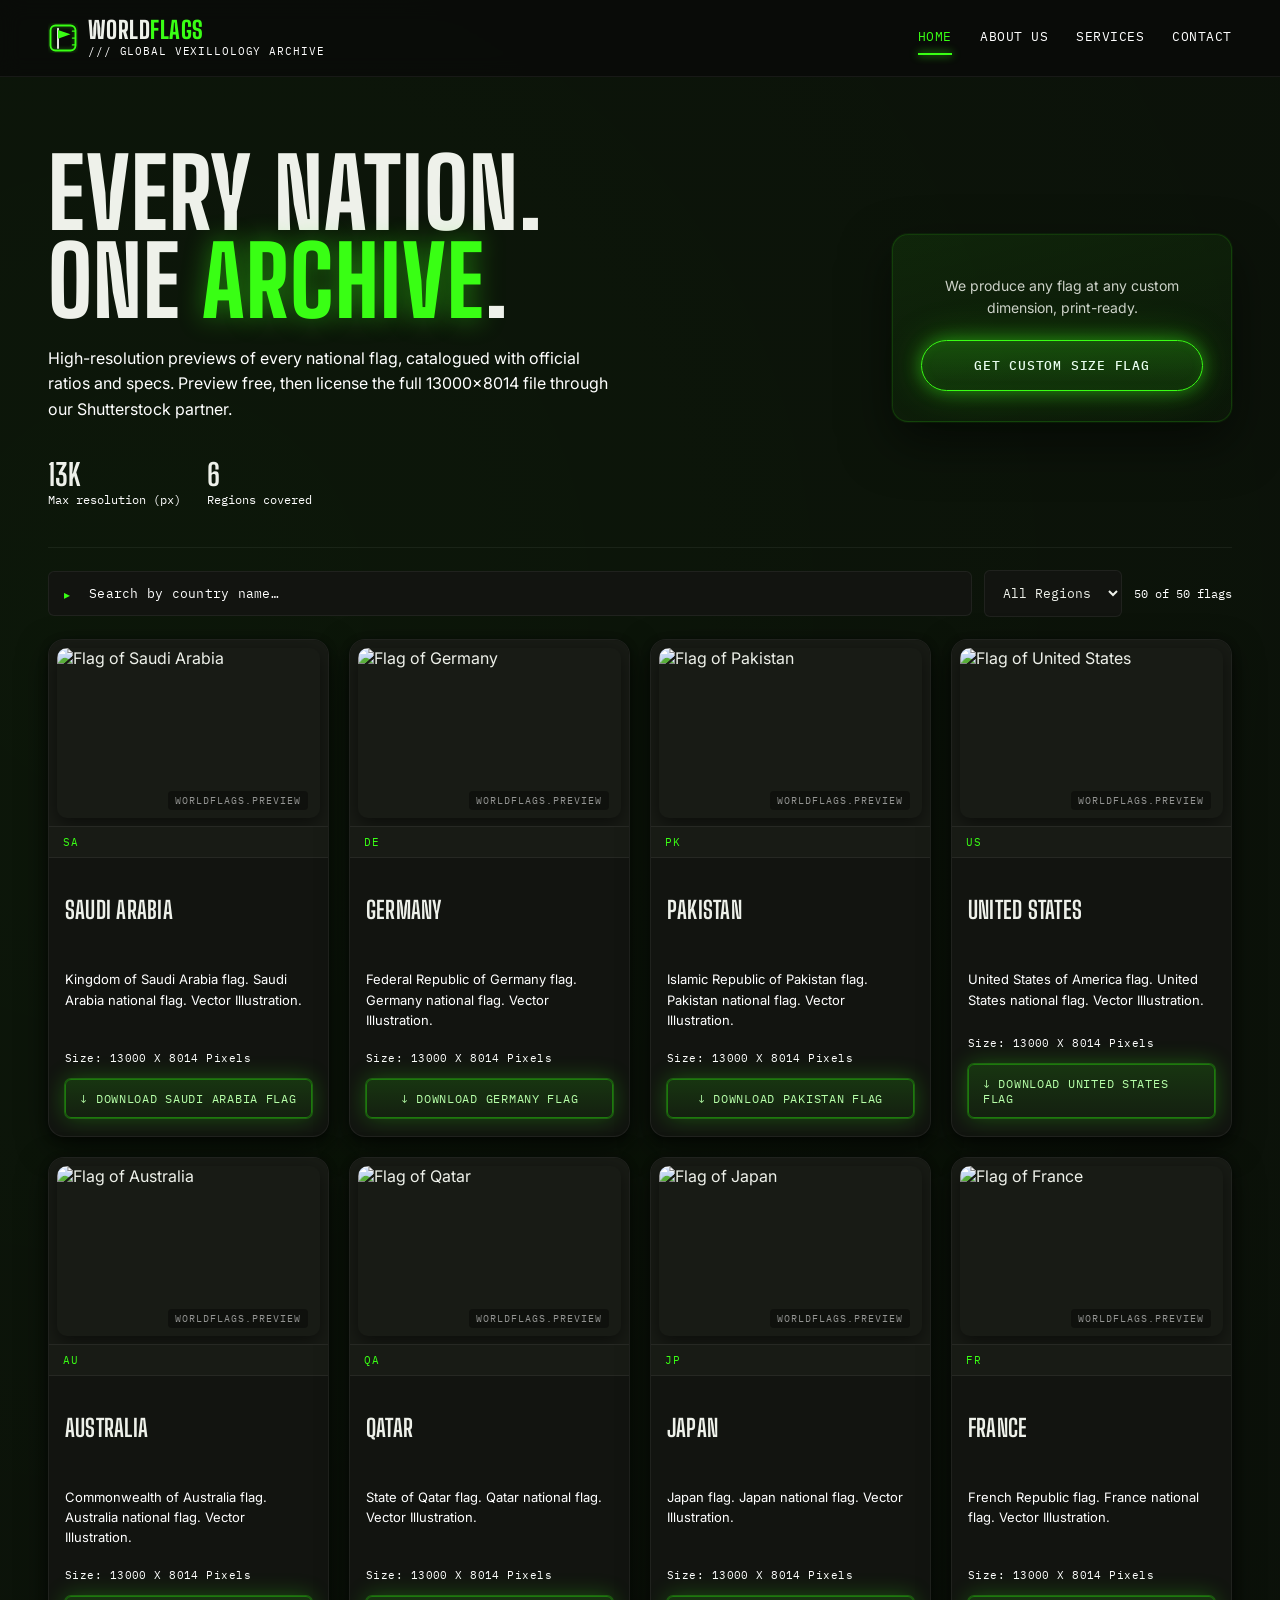
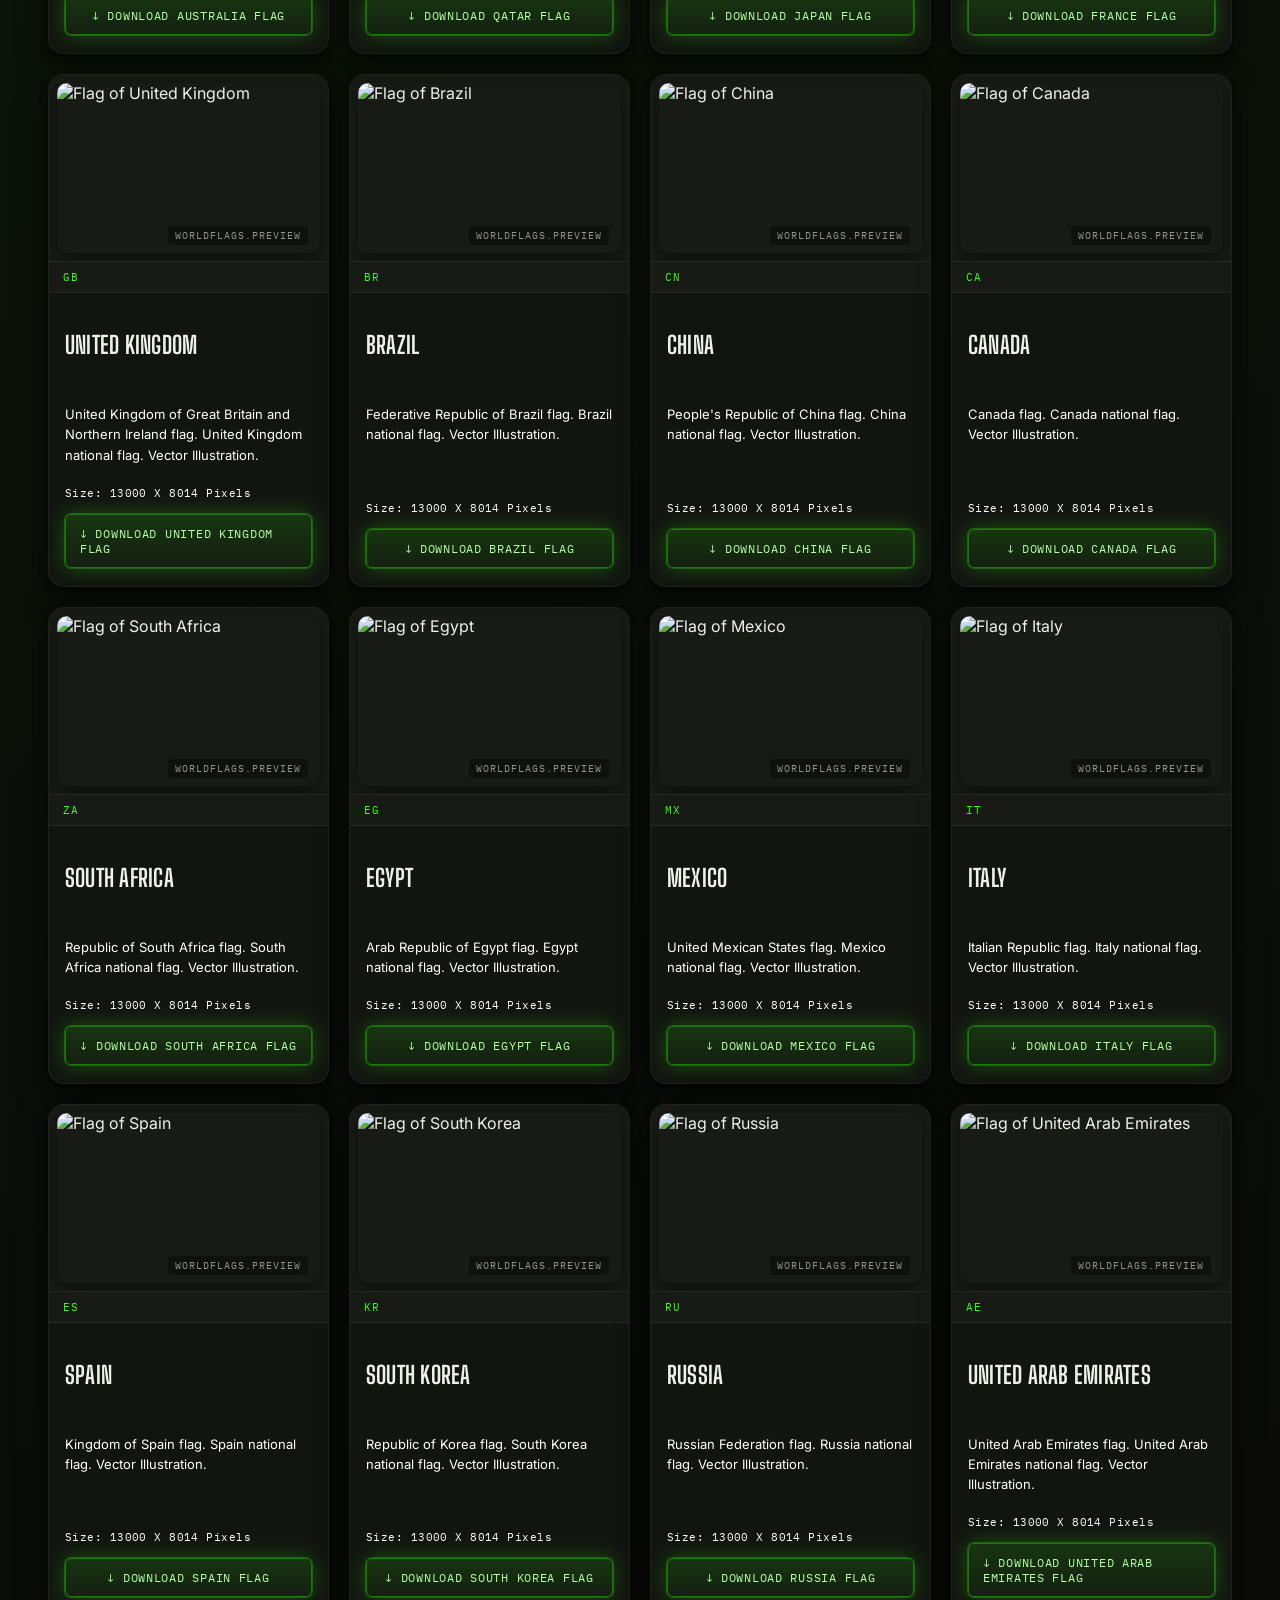
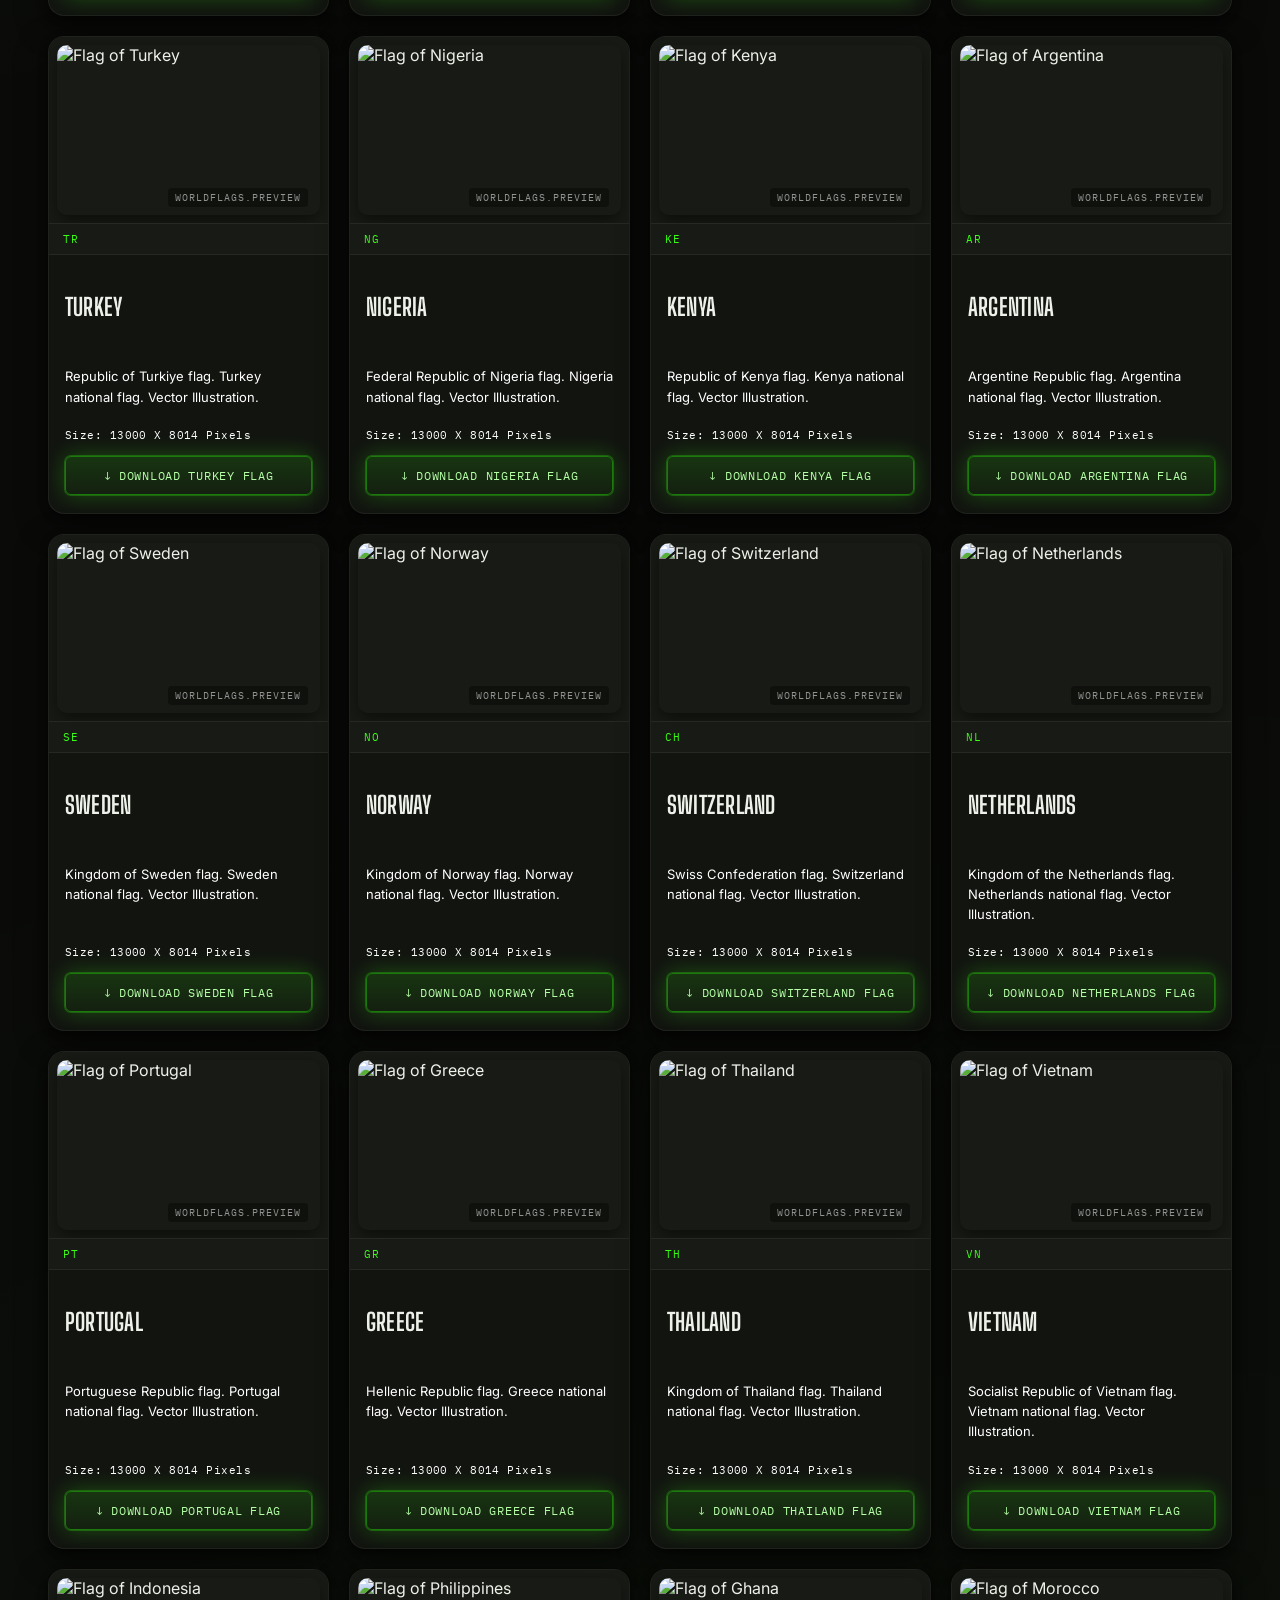
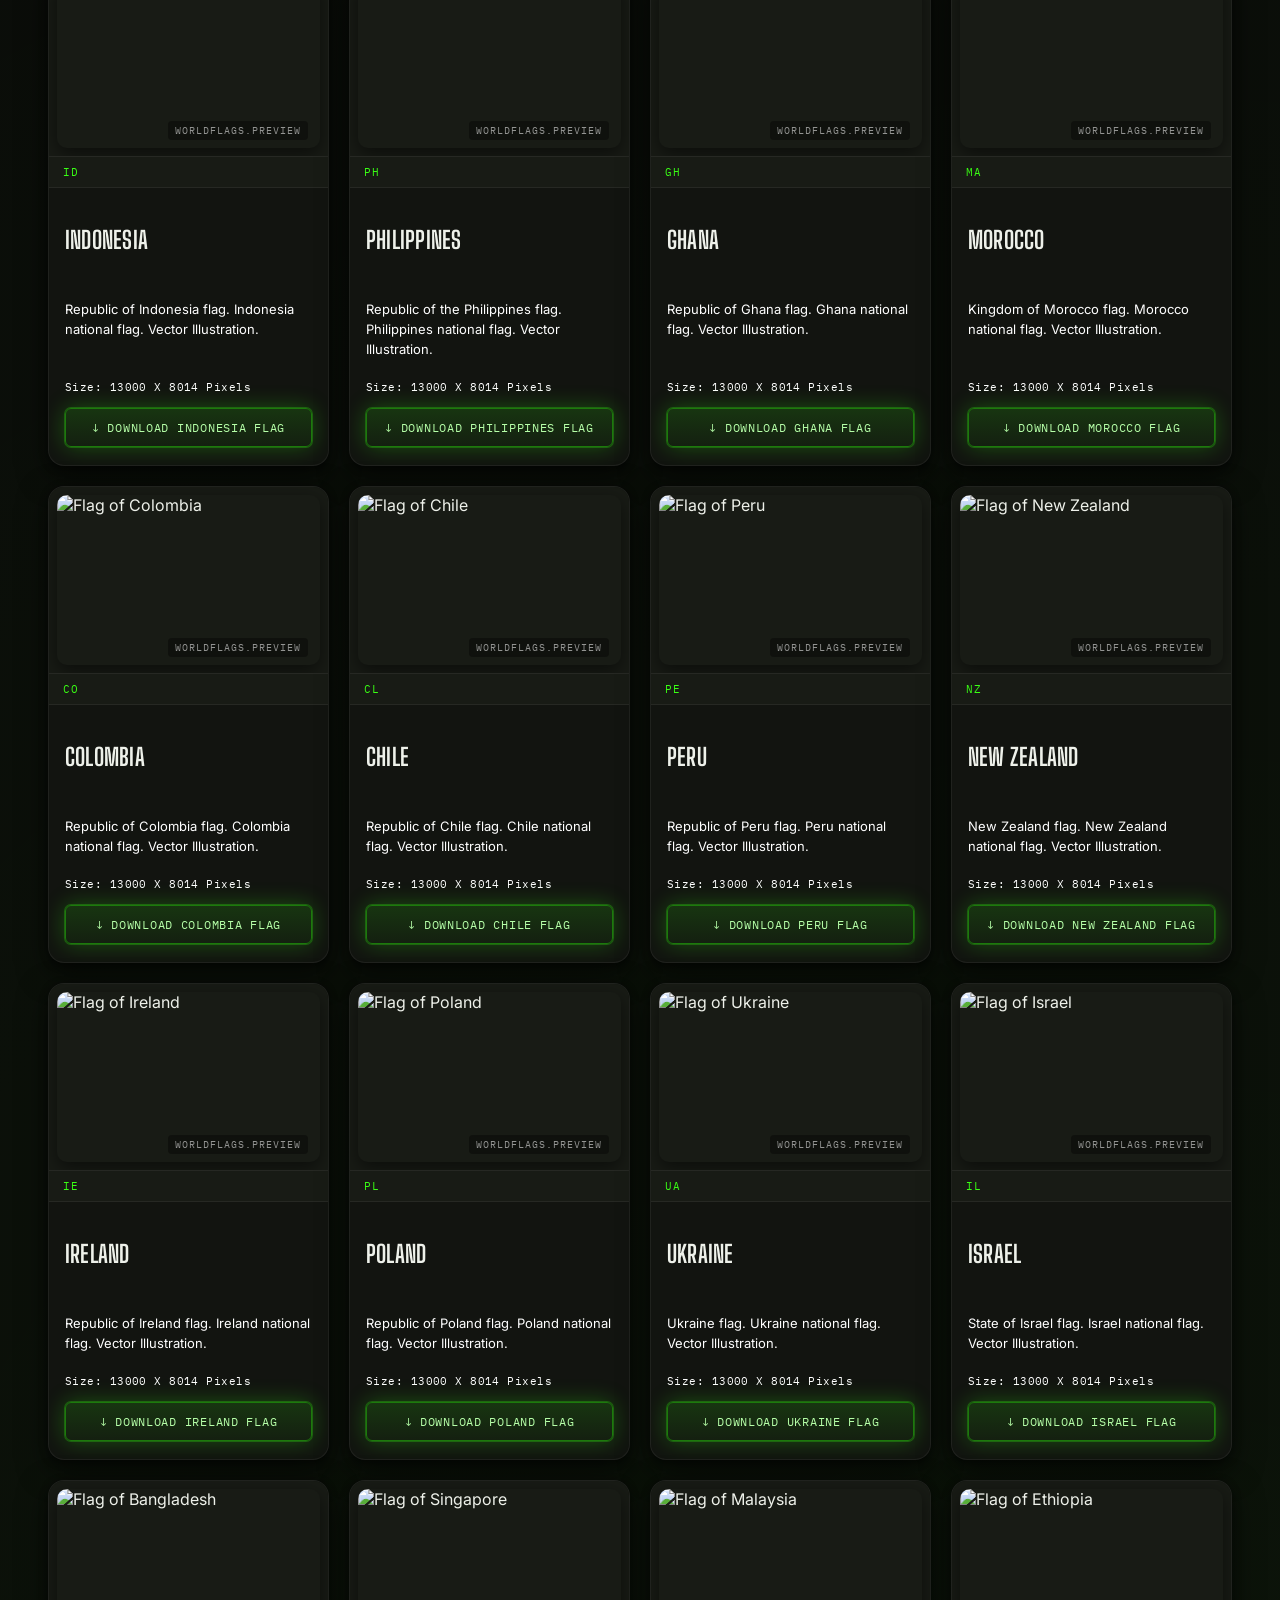
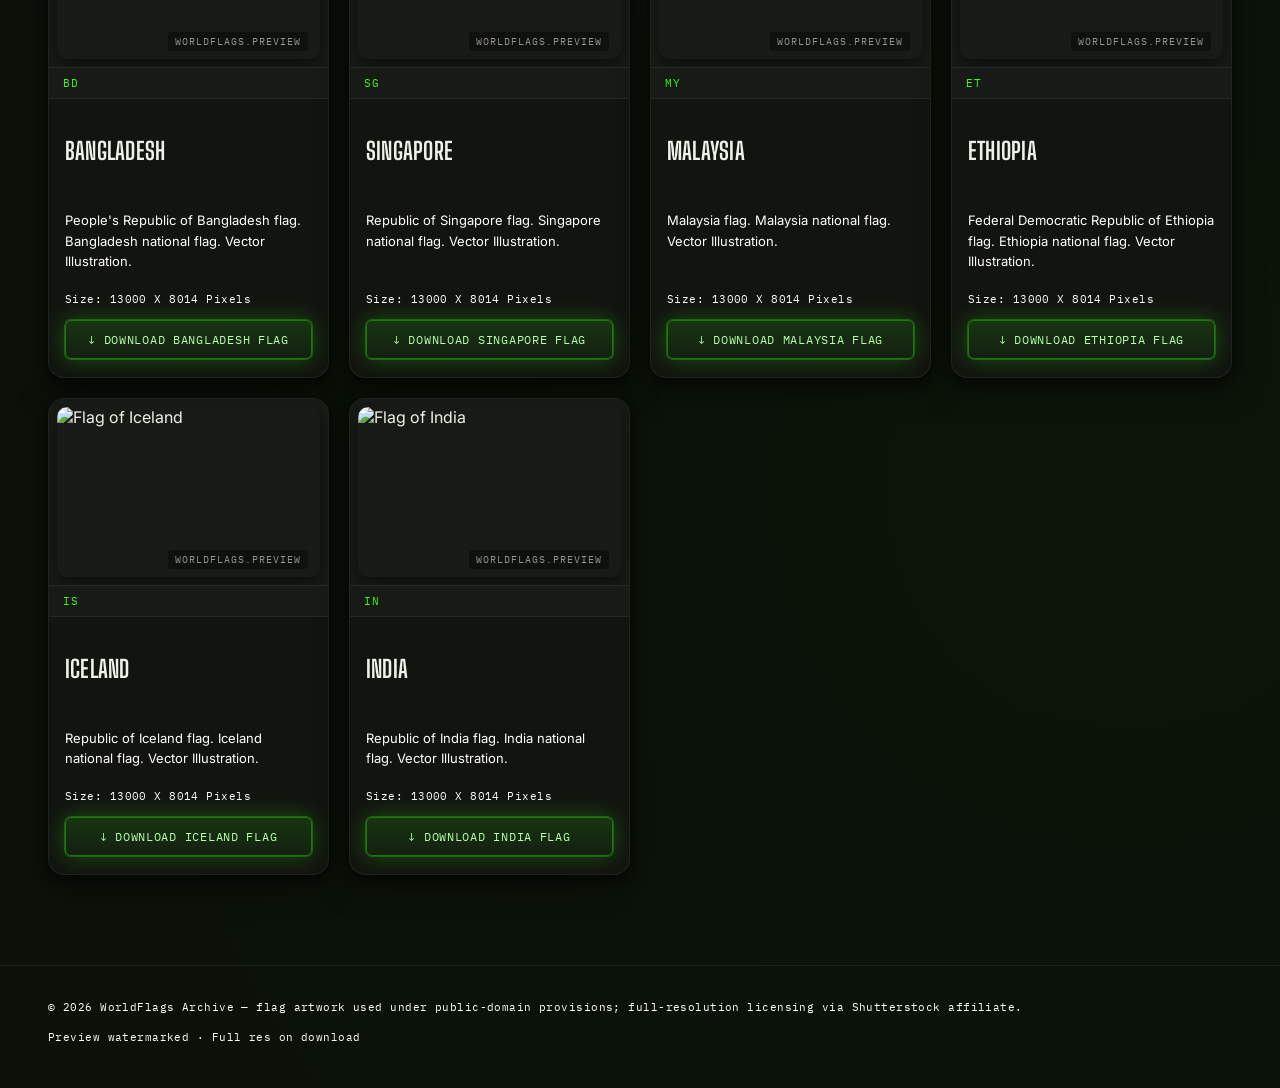
==== commit 5166575f: "Update index.html" ====
--- a/index.html
+++ b/index.html
@@ -55,7 +55,7 @@
       </div>
 
       <div class="hero-cta-panel">
-        <span class="hero-cta-label">Need a non-standard size?</span>
+        <span class="hero-cta-label"></span>
         <p class="hero-cta-text">We produce any flag at any custom dimension, print-ready.</p>
         <a class="btn-hero-cta" href="https://www.upwork.com/services/product/design-creative-signage-design-danger-sings-hazard-sign-and-safety-signs-1769035708752965632?ref=project_share" target="_blank" rel="noopener sponsored">
           Get Custom Size Flag
